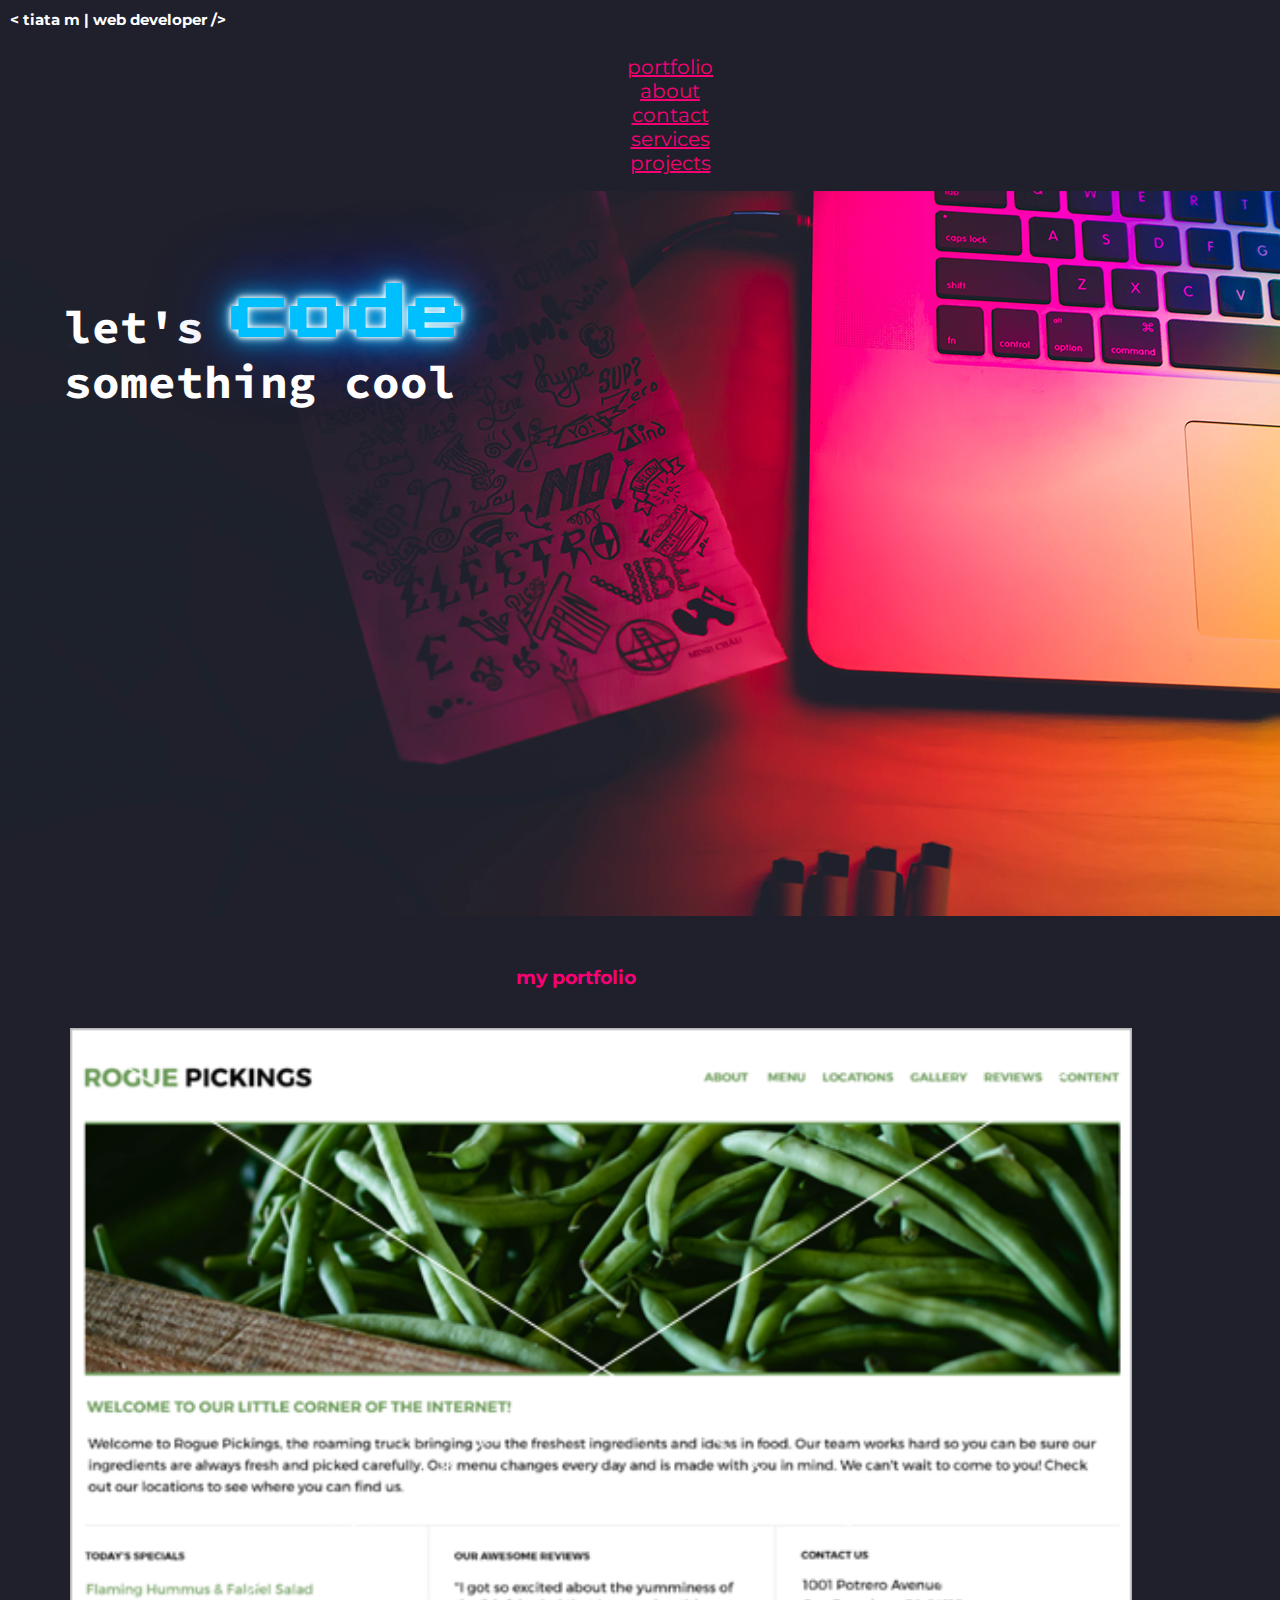
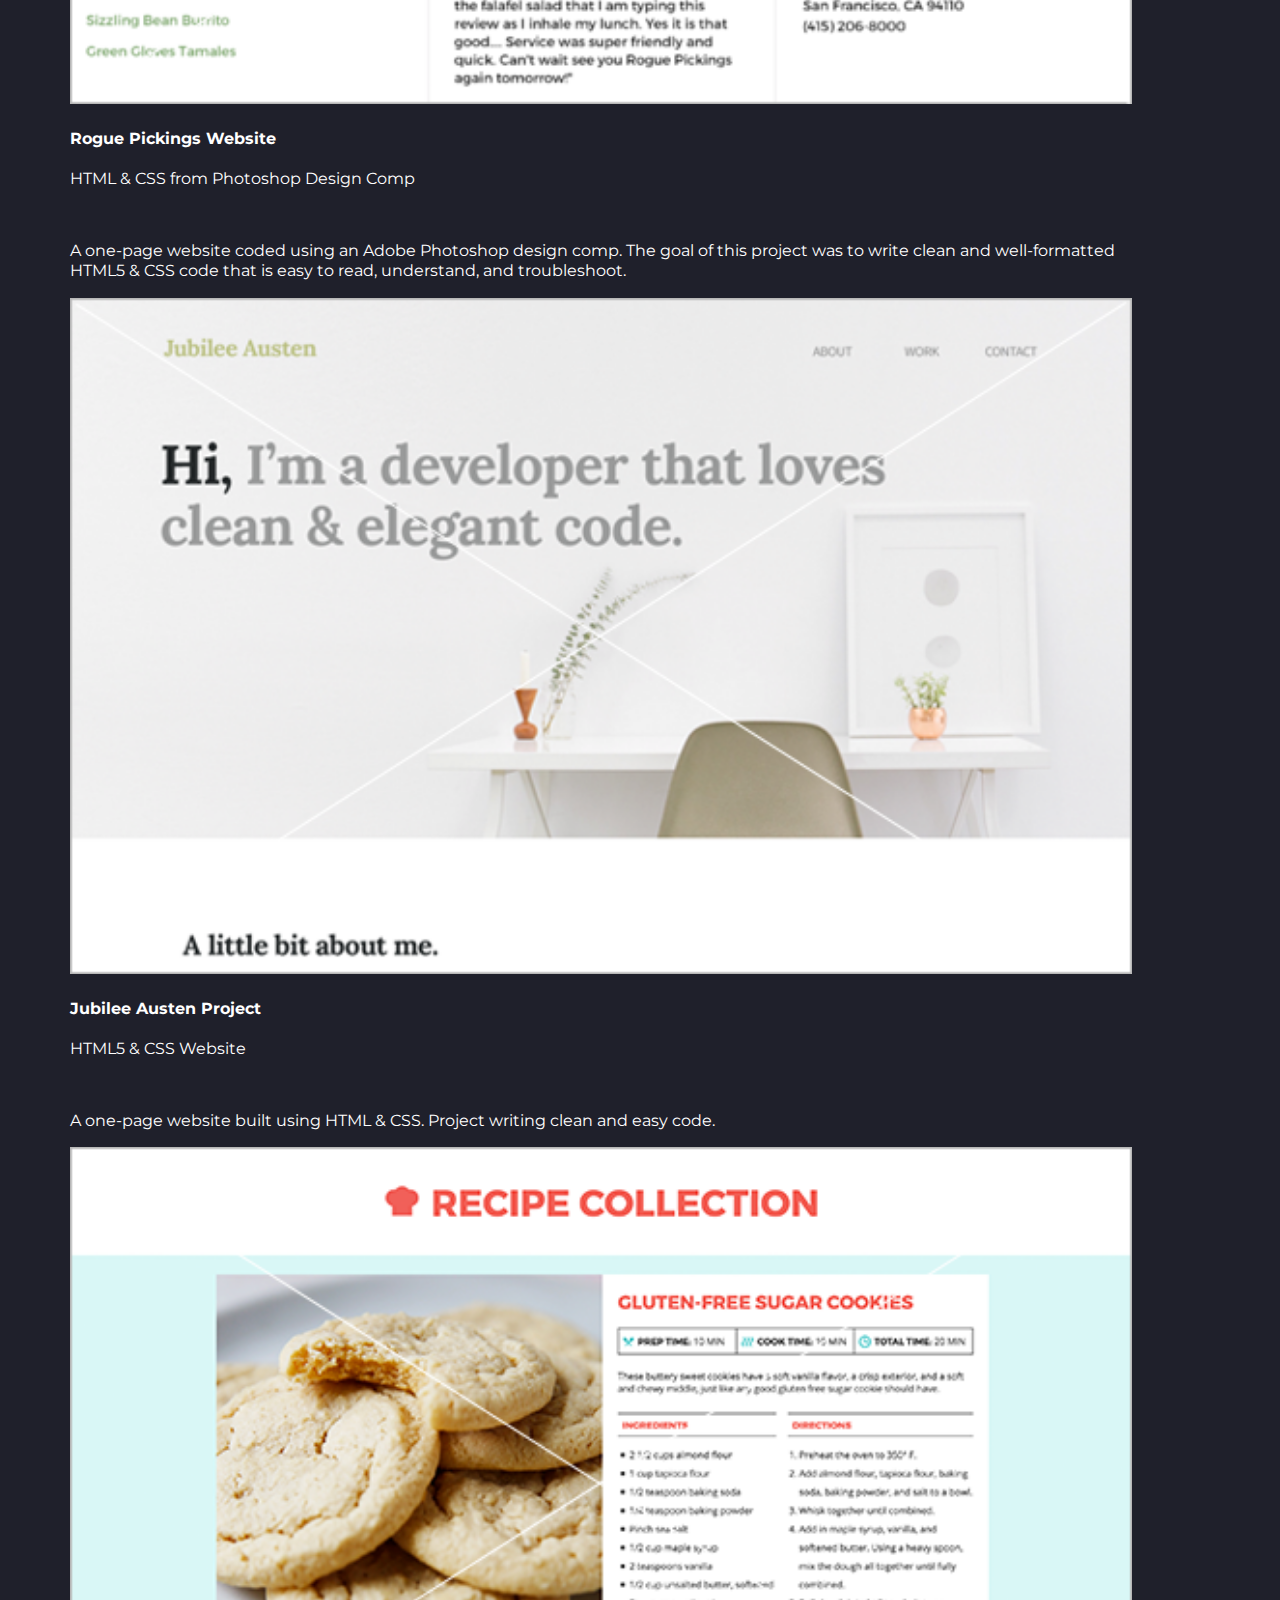
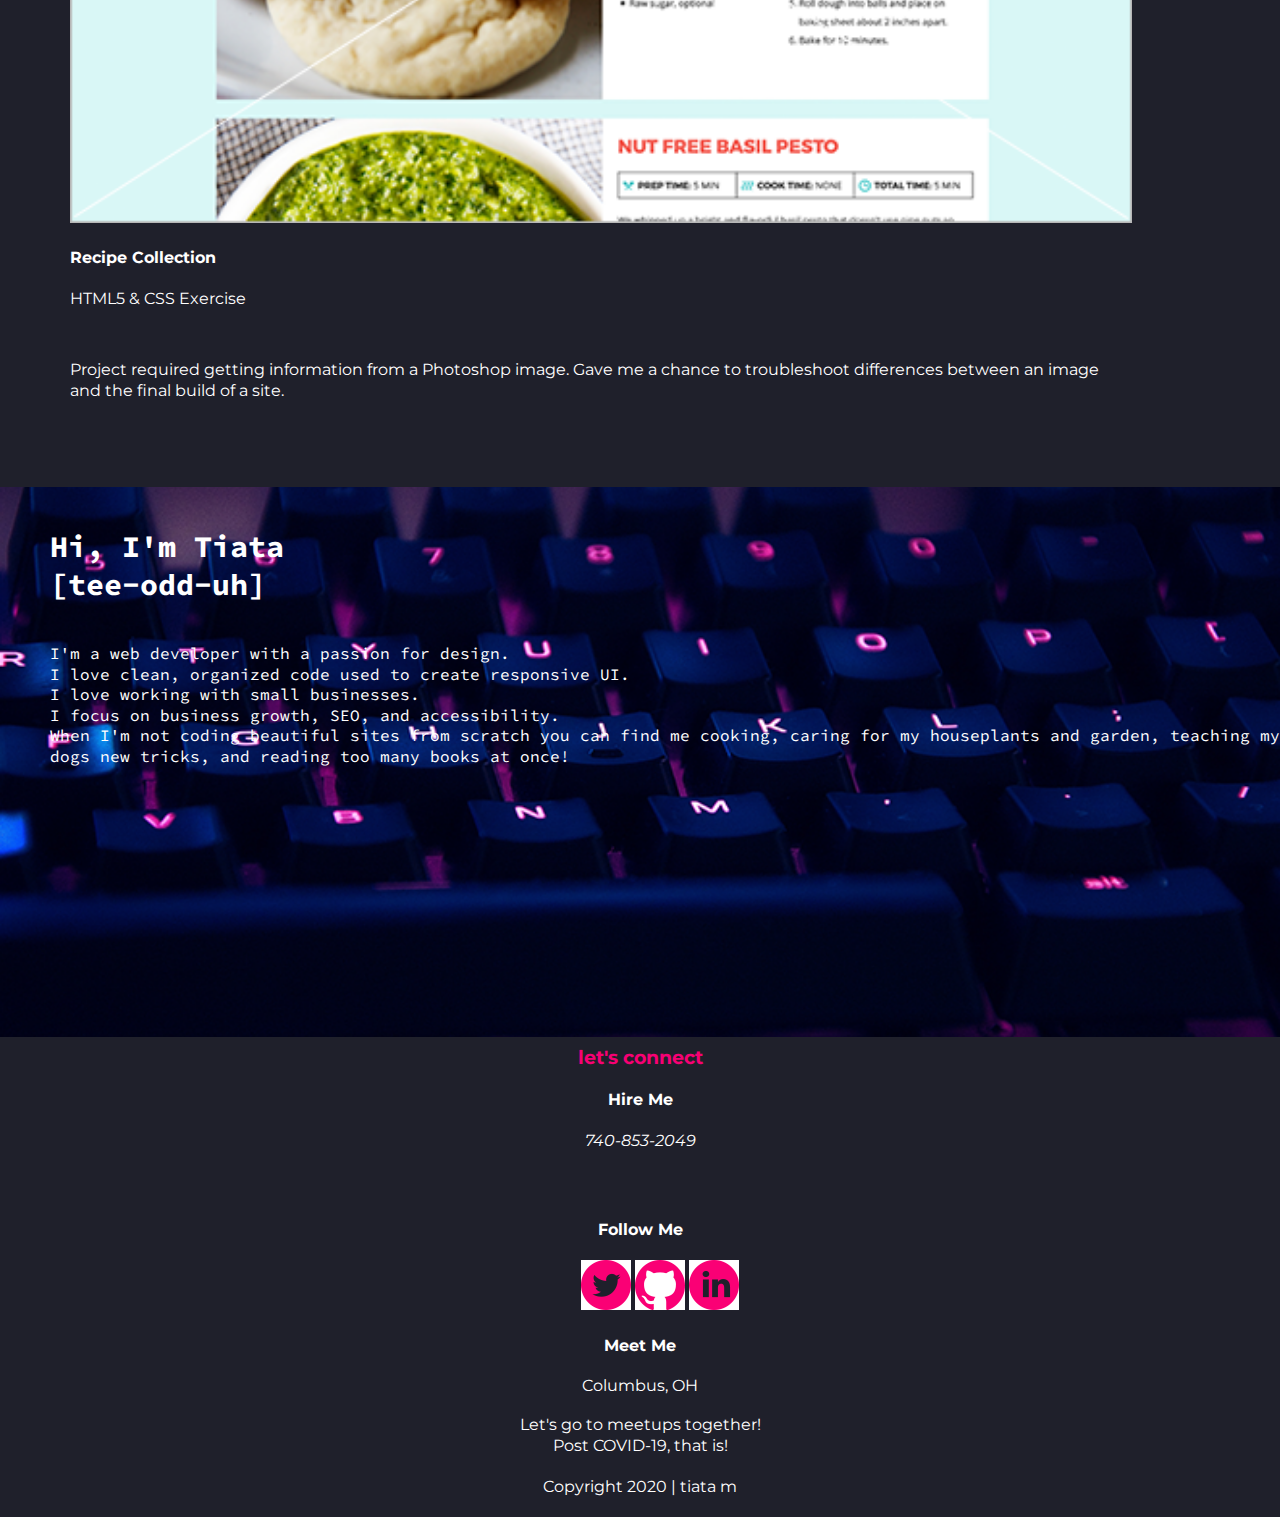
==== index.html @ 4b9a02a7 "Initial commit updated site" ====
<!doctype html>
<html lang="en">

    <meta charset="utf-8">
        <title>Tiata Codes</title>

        <meta name="viewport" content="width=device-width, initial-scale=1">

        <link href="https://fonts.googleapis.com/css2?family=Press+Start+2P&display=swap" rel="stylesheet">
        <link href="https://fonts.googleapis.com/css2?family=Source+Code+Pro:wght@600&display=swap" rel="stylesheet">
        <link href="https://fonts.googleapis.com/css2?family=Montserrat&display=swap" rel="stylesheet">
        <link rel="stylesheet" href="css/normalize.css">
        <link rel="stylesheet" href="css/main.css">
    </head>

    <body>
        <h1> &lt; tiata m | web developer /> </h1>
        <header>
            <div class=".content-wrapper">
                <!--- <div class="half-width">
                    
                </div> --->
                <!--<div class="half width">-->
                    <nav>
                        <ul>
                            <li><a href="#features">Portfolio</a></li>
                            <li><a href="#about">About</a></li>
                            <li><a href="#contact">Contact</a></li>
                            <li><a href="services/index.html">Services</a></li>
                            <li><a href="projects/index.html">Projects</a></li>
                        </ul>
                    </nav>
                <!--</div>-->
            </div>
        </header>
    

        <main>
            <section class="hero-area">
                <div class="content-wrapper">
                    <div>
                        <h2>let's <span class="neon">code</span> <br> 
                        something cool</h2>
                    </div>
                </div>
            </section>


            <section id="features" class="features">
                <div class="content-wrapper">
                    <h3>my portfolio</h3>
                        <div class="portfolio-items">
                             
                            <article>
                                <div class="portfolio-thumbnail">
                                    <img src="img/rogue-pickings-thumbnail.png" alt="rogue pickings">
                                </div>

                                <div class="portfolio-description">
                                    <h4>Rogue Pickings Website</h4>
                                    <p>HTML &amp; CSS from Photoshop Design Comp</p> <br>
                                    <p>A one-page website coded using an Adobe Photoshop design comp. The goal of this project was to write clean and well-formatted HTML5 &amp; CSS code that is easy to read, understand, and troubleshoot.</p>
                                </div>
                            </article>

                            <article>
                                <div class="portfolio-thumbnail">
                                    <img src="img/jubilee-thumbnail.png" alt="juilee austen">
                                </div>

                                <div class="portfolio-description">
                                    <h4>Jubilee Austen Project</h4>
                                    <p>HTML5 &amp; CSS Website</p><br>
                                    <p>A one-page website built using HTML &amp; CSS. Project writing clean and easy code.</p>
                                </div>
                            </article>

                            <article>
                                <div class="portfolio-thumbnail">
                                    <img src="img/recipe-thumbnail.png" alt="recipes">
                                </div>
                                <div class="portfolio-description">
                                    <h4>Recipe Collection</h4>
                                    <p>HTML5 &amp; CSS Exercise</p><br>
                                    <p>Project required getting information from a Photoshop image. Gave me a chance to troubleshoot differences between an image and the final build of a site.</p>
                                </div>
                            </article>

                        </div>

            </section>

            <section class="about" id="about">
                <div class=".content-wrapper">
                    <article>
                        <div>
                            <h4>Hi, I'm Tiata <br>
                                [tee-odd-uh]</h4>
                            <p>
                                I'm a web developer with a passion for design. <br> 
                                I love clean, organized code used to create responsive UI.<br>
                                I love working with small businesses. <br>
                                I focus on business growth, SEO, and accessibility. <br>
                                When I'm not coding beautiful sites from scratch you can find me cooking, caring for my houseplants and garden, teaching my dogs new tricks, and reading too many books at once! <br> 
                            </p>
                        </div>
                    </article>

                </div>
            </section>
            
            <footer id="contact">
                <div class="content-wrapper">
                    <h3>let's connect</h3>
                    <div class="contact">
                        <h4>Hire Me</h4>
                        <address>               
                            <p>740-853-2049</p><br>
                            <p><a href="mailto:tiataclaymore@gmail.com"></a></p>
                        </address>
                    </div>
                    <div class="social">
                        <h4>Follow Me</h4>
                            <div class="social-icons">
                                <ul>
                                    <li><a href="www.twitter.com" target="_BLANK"><img src="img/Twitter.png" alt="twitter icon"></a></li>
                                    <li><a href="www.github.com/devtiata" target="_BLANK"><img src="img/github.png" alt="github icon"></a></li>
                                    <li><a href="www.linkedin.com/in/devtiata.com" target="_BLANK"><img src="img/LinkedIn.png" alt="linkedin icon"></a></li>
                                </ul>
                            </div>
                    </div>
                    <div class="meetup">
                        <h4>Meet Me</h4>
                        <p>Columbus, OH</p><br>
                        <p>Let's go to meetups together! <br> 
                            Post COVID-19, that is!</p>
                    </div>

                    <div class="copyright">
                        <p>Copyright 2020 | tiata m</p>
                    </div>

                </div>
            </footer>

        </main>
    </body>
</html>
---- css/main.css ----
/****** BASE STYLES ******/

html {
    font-size: 16px;
}
/*#container {
    width: 1400px;
    margin: auto;
 }*/
 
body {
    font-family: 'Montserrat', sans serif; 
    background-color: #1f202b; 
    color: #ffffff;
    font-size: 1em;
    text-align: left;
}

ul,
ol {
    list-style-type: none;
}

a{
    color:  
    text-decoration: none;
}

h1 {
    font-size: 15px;
    margin-left: 10px;
}

h2{
    font-family: ;
    font-size: ;
    font-weight: ;
}

h3,
h4 {
    font-family: ;
    font-size: ;
    font-weight: ;
    margin: ;
}

p{
    font-size: ;
    line-height: 1.285;
}

img {
    width: 100%;
}

figure {
    margin: 0;
}

address {
    font-size: normal;
}

.content-wrapper {
    width: 90%;
    margin: 50px 0;
}

/****** GRID ******/

/*.full-width {
    width: 1200px;
    margin: 0 auto;
    overflow: auto;
}*/

/*- ".full-width" to ".content-wrapper" -*/

.half-width {
    width: 600px;
    float: left;
}

/*.third-width {
    width: 400px;
    float: left;
}*/

/*--- BASE HEADER-FOOTER STYLES ---*/
header,
footer {
    background-color: #1f202b;
    display: flex;
    justify-content: center;
    align-items: center;
    flex-flow: row wrap;
}

/*header{
    background-image: url('../img/hero-background.png');
    background-size: cover;
    background-position: center;
    height: 725px;
    margin-top: auto;
    width: 100%;
    padding: 15px 0;
}*/

header .content-wrapper {
    display: flex;
    justify-content: center;
    align-items: center;
    flex-flow: row wrap;
    margin: 0;
}

/*header h2{
    font-family: 'Source Code Pro', monospace;
    font-size: 46px;
    margin-top: 275px;
}

header h2 span{
    color: #f70074;
    font-family: 'Press Start 2p', cursive;
    font-size: 2em;
}*/


/***** NAV STYLES *****/

header nav{
    display: flex;
    justify-content: space-around;
    align-items: center;
    flex-flow: row wrap;
    text-transform: lowercase;
    text-decoration: none;
    width: 60%;
}

header nav ul li{
    display: flex;
    margin-left: 10px;
    justify-content: space-around;
    width: 100%;
}

header nav ul li a {
    color: #f70074;
    font-size: 20px; 
}

h3{
    color: #f70074;
}

footer {
    text-align: center;
    flex-direction: column;
  }
  
footer p {
    margin: 0;
  }
  
footer .content-wrapper{
    width: 55%;
    margin: 50px 0;
  }
  
footer .contact {
    margin-bottom: 50px;
  }

footer .copyright {
    margin: 20px 0;
  }

/*--- HERO---*/

.hero-area {
    display: flex;
    justify-content: center;
    flex-flow: row wrap;
    background-image: url('../img/hero-background.png');
    background-size: cover;
    background-position: center;
    min-height: 500px;
    height: 725px;
    margin-top: auto;
    width: 100%;
  }
  
.hero-area h2 {
    font-size: 2.875em;
    font-family: 'Source Code Pro', monospace;
    /*font-weight:500;*/
    line-height:1.2;
  }

.hero-area h2 span {
      color: #00bfff;
      font-family: 'Press Start 2p', cursive;
      font-size: 1.275em;
  }

.neon {
    color: #00bfff;
    text-shadow:0 0 5px #fff,
                0 0 10px #fff,
                0 0 20px #0bf,
                0 0 40px #0bf,
                0 0 80px #00f;
}

/***** PORTFOLIO STYLES *****/

.portfolio-items {
    margin-left: 50px;
    padding: 20px;
}

.content-wrapper h3{
    text-align: center;
}

/***** ABOUT STYLES *****/

#about {
    background-image: url('../img/mysitekeyboard-background2.png');
    background-size: cover;
    background-position: center;
    display: flex;
    justify-content: center;
    height: 550px;
}

#about h4{
    font-family: 'Source Code Pro', monospace;
    font-size: 30px;
    padding-left: 50px;
}
#about p{
    font-family: 'Source Code Pro', monospace;
    padding-left: 50px;
}

/***** CONTACT STYLES *****/

#contact{
    height: 250px;
    background: #1f202b;
    margin-top: 110px;
    text-align: center;
    display: flex;
    justify-content: center;
    align-items: center;
}

#contact h3{
    text-align: center;
}
#contact ul {
    list-style: none;
}

#contact ul li {
     display: inline-flex;
}

#contact h5 {
    text-align: center;
}
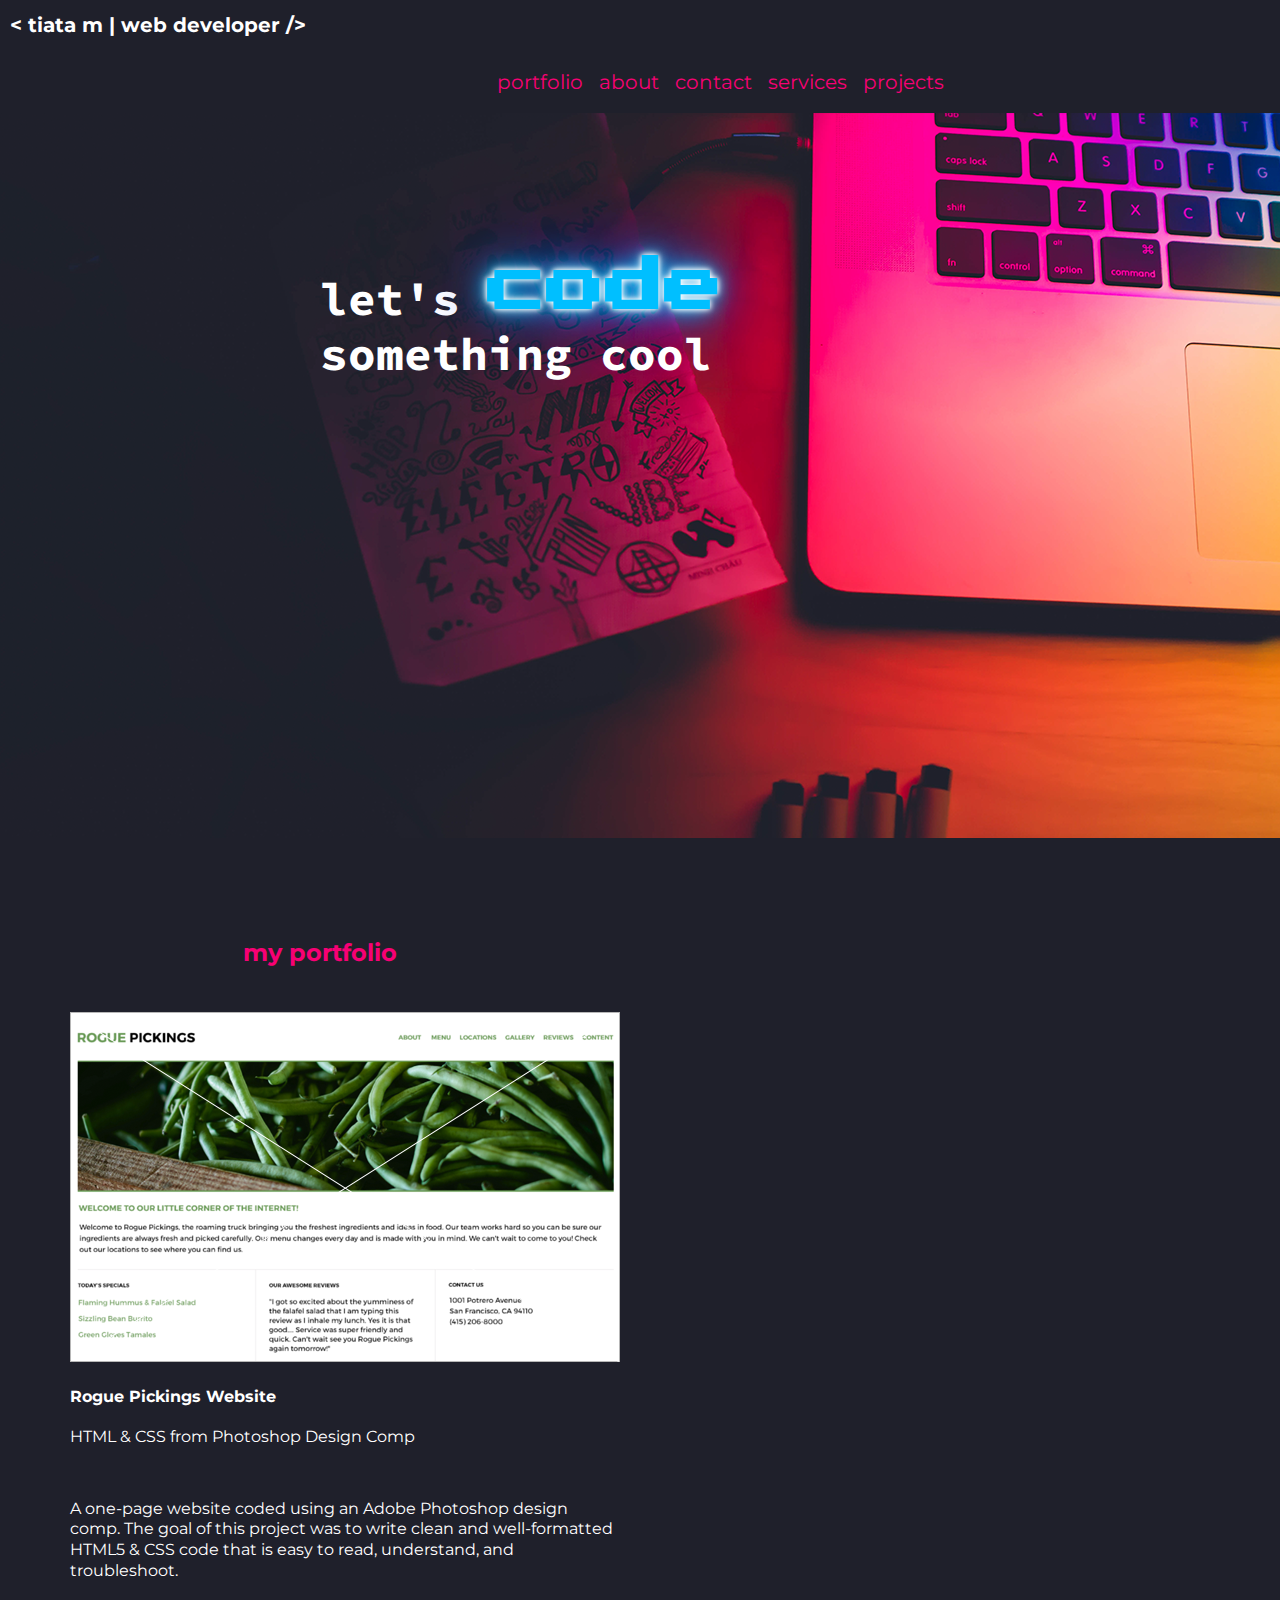
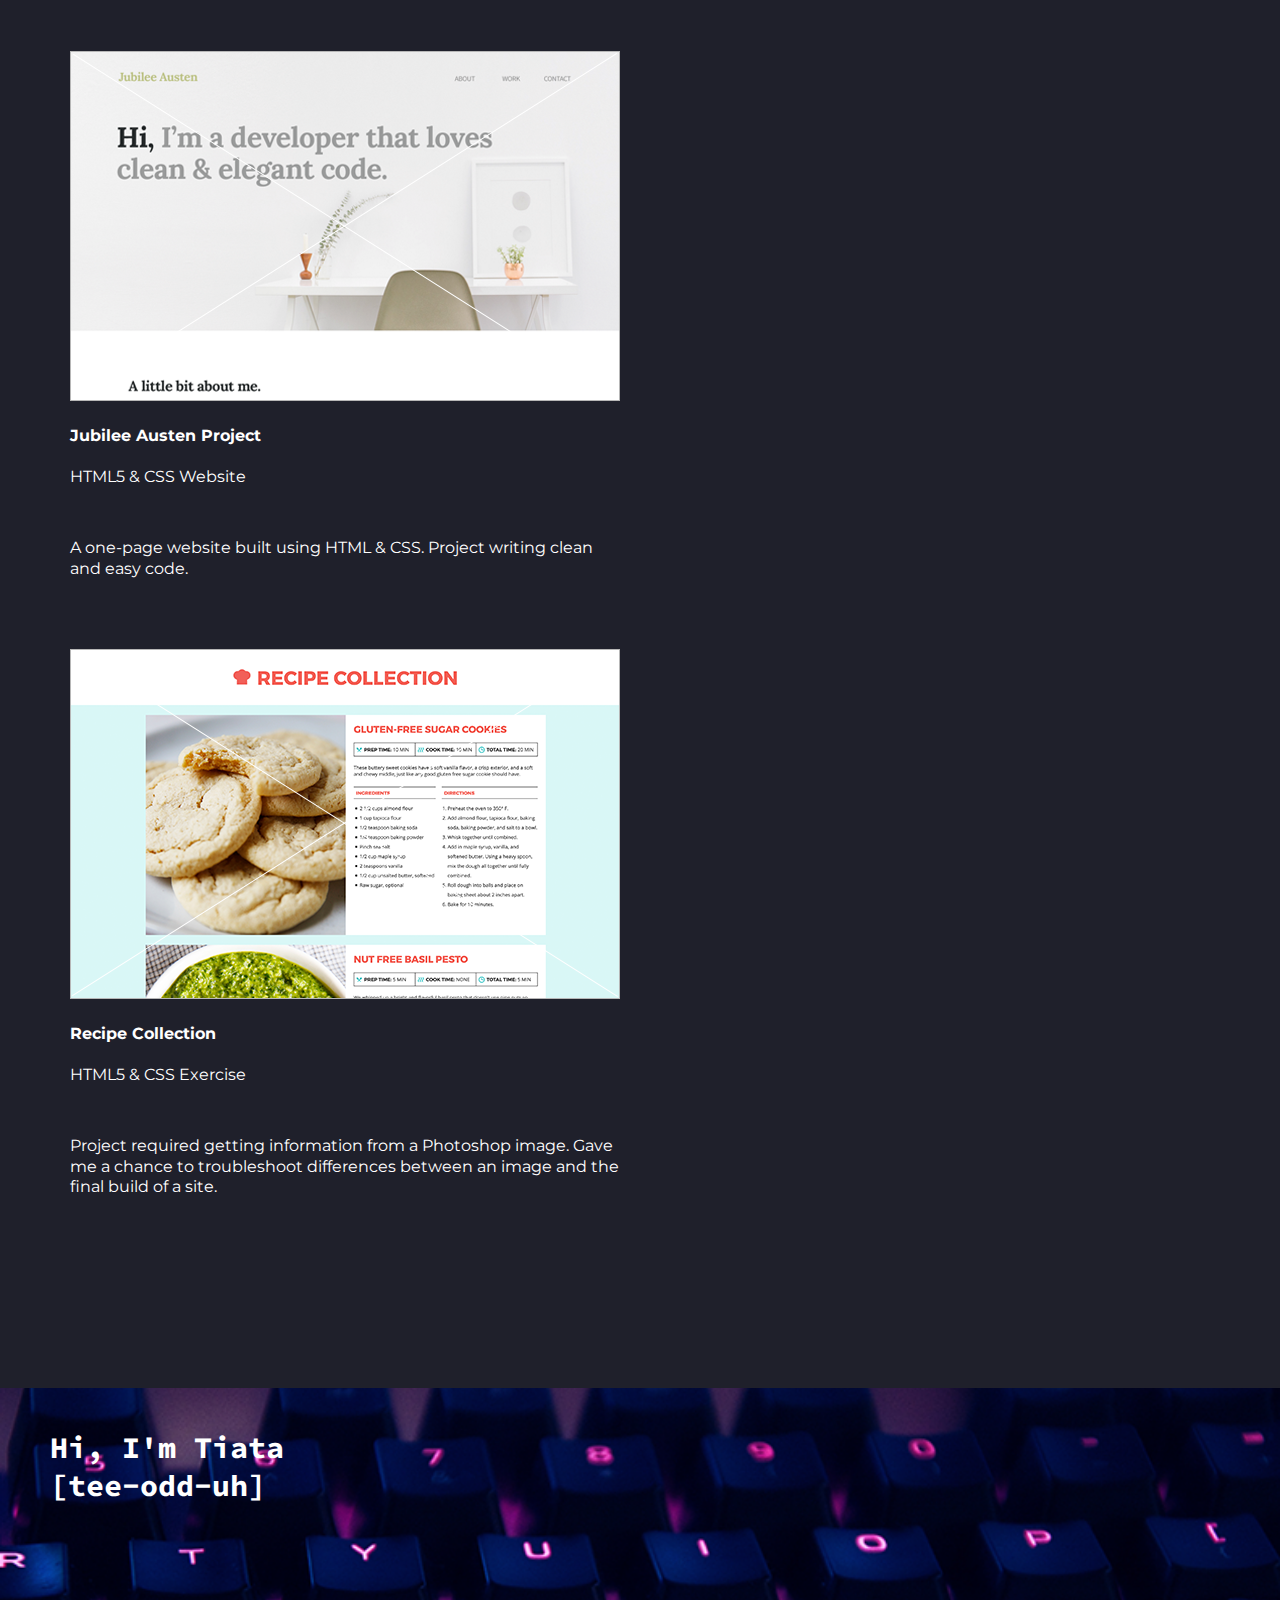
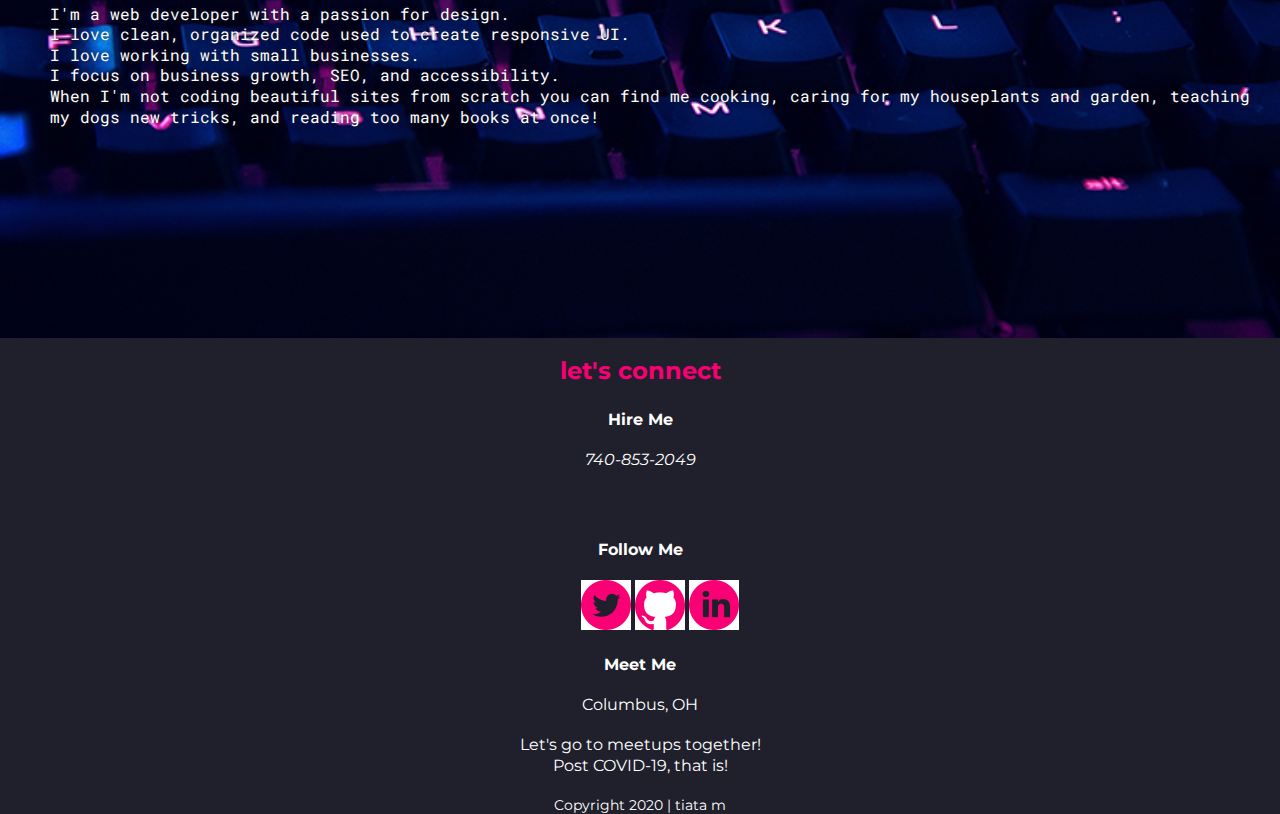
==== commit 57c298a3: "Added projects and services files and modified css main styles" ====
--- a/index.html
+++ b/index.html
@@ -5,7 +5,7 @@
         <title>Tiata Codes</title>
 
         <meta name="viewport" content="width=device-width, initial-scale=1">
-
+        <link href="https://fonts.googleapis.com/css2?family=Roboto+Mono&display=swap" rel="stylesheet">
         <link href="https://fonts.googleapis.com/css2?family=Press+Start+2P&display=swap" rel="stylesheet">
         <link href="https://fonts.googleapis.com/css2?family=Source+Code+Pro:wght@600&display=swap" rel="stylesheet">
         <link href="https://fonts.googleapis.com/css2?family=Montserrat&display=swap" rel="stylesheet">
@@ -17,10 +17,6 @@
         <h1> &lt; tiata m | web developer /> </h1>
         <header>
             <div class=".content-wrapper">
-                <!--- <div class="half-width">
-                    
-                </div> --->
-                <!--<div class="half width">-->
                     <nav>
                         <ul>
                             <li><a href="#features">Portfolio</a></li>
@@ -30,7 +26,6 @@
                             <li><a href="projects/index.html">Projects</a></li>
                         </ul>
                     </nav>
-                <!--</div>-->
             </div>
         </header>
     
@@ -96,7 +91,7 @@
                         <div>
                             <h4>Hi, I'm Tiata <br>
                                 [tee-odd-uh]</h4>
-                            <p>
+                            <p class="shadow">
                                 I'm a web developer with a passion for design. <br> 
                                 I love clean, organized code used to create responsive UI.<br>
                                 I love working with small businesses. <br>
--- a/css/main.css
+++ b/css/main.css
@@ -3,10 +3,6 @@
 html {
     font-size: 16px;
 }
-/*#container {
-    width: 1400px;
-    margin: auto;
- }*/
  
 body {
     font-family: 'Montserrat', sans serif; 
@@ -21,32 +17,16 @@
     list-style-type: none;
 }
 
-a{
-    color:  
+a{ 
     text-decoration: none;
 }
 
 h1 {
-    font-size: 15px;
+    font-size: 20px;
     margin-left: 10px;
 }
 
-h2{
-    font-family: ;
-    font-size: ;
-    font-weight: ;
-}
-
-h3,
-h4 {
-    font-family: ;
-    font-size: ;
-    font-weight: ;
-    margin: ;
-}
-
 p{
-    font-size: ;
     line-height: 1.285;
 }
 
@@ -97,16 +77,6 @@
     flex-flow: row wrap;
 }
 
-/*header{
-    background-image: url('../img/hero-background.png');
-    background-size: cover;
-    background-position: center;
-    height: 725px;
-    margin-top: auto;
-    width: 100%;
-    padding: 15px 0;
-}*/
-
 header .content-wrapper {
     display: flex;
     justify-content: center;
@@ -115,19 +85,6 @@
     margin: 0;
 }
 
-/*header h2{
-    font-family: 'Source Code Pro', monospace;
-    font-size: 46px;
-    margin-top: 275px;
-}
-
-header h2 span{
-    color: #f70074;
-    font-family: 'Press Start 2p', cursive;
-    font-size: 2em;
-}*/
-
-
 /***** NAV STYLES *****/
 
 header nav{
@@ -136,7 +93,6 @@
     align-items: center;
     flex-flow: row wrap;
     text-transform: lowercase;
-    text-decoration: none;
     width: 60%;
 }
 
@@ -149,7 +105,8 @@
 
 header nav ul li a {
     color: #f70074;
-    font-size: 20px; 
+    font-size: 20px;
+    text-decoration: none; 
 }
 
 h3{
@@ -175,7 +132,9 @@
   }
 
 footer .copyright {
-    margin: 20px 0;
+    margin-top: 20px;
+    text-align: center;
+    font-size: 0.875em;
   }
 
 /*--- HERO---*/
@@ -196,7 +155,6 @@
 .hero-area h2 {
     font-size: 2.875em;
     font-family: 'Source Code Pro', monospace;
-    /*font-weight:500;*/
     line-height:1.2;
   }
 
@@ -226,6 +184,10 @@
     text-align: center;
 }
 
+.portfolio-description {
+    margin-bottom: 70px;
+}
+
 /***** ABOUT STYLES *****/
 
 #about {
@@ -243,8 +205,15 @@
     padding-left: 50px;
 }
 #about p{
-    font-family: 'Source Code Pro', monospace;
+    font-family: 'Roboto Mono', monospace;
+    margin-top: 100px;
     padding-left: 50px;
+    padding-right: 15px;
+}
+
+.shadow {
+    color: #fff;
+    text-shadow: 0 0 5px #1f202b;
 }
 
 /***** CONTACT STYLES *****/
@@ -274,4 +243,52 @@
     text-align: center;
 }
 
-
+/*--- SERVICES PAGE STYLES ---*/
+
+
+
+
+/*--- TABLET STYLES ---*/
+@media only screen and (min-width: 768px) {
+
+/*--- GENERAL STYLES ---*/
+
+.content-wrapper {
+    max-width: 640px;
+    margin: 100px 0;
+}
+
+h2 {
+    font-size: 2.25em;
+    line-height: 1.333;
+}
+
+h3 {
+    font-size: 1.5em;
+    line-height: 1.25;
+}
+
+/*--- HEADER STYLES ---*/
+
+header {
+    justify-content: space-around;
+  }
+
+  header .content-wrapper{
+    width: 100%;
+    justify-content: space-between;
+  }
+
+  header nav ul {
+    display: flex;
+    justify-content: space-between;
+    align-items: right;
+    flex-flow: row;
+    width: 50%;
+  }
+
+  header nav ul li a {
+    text-decoration: none;
+    margin: 3px;
+  }
+}
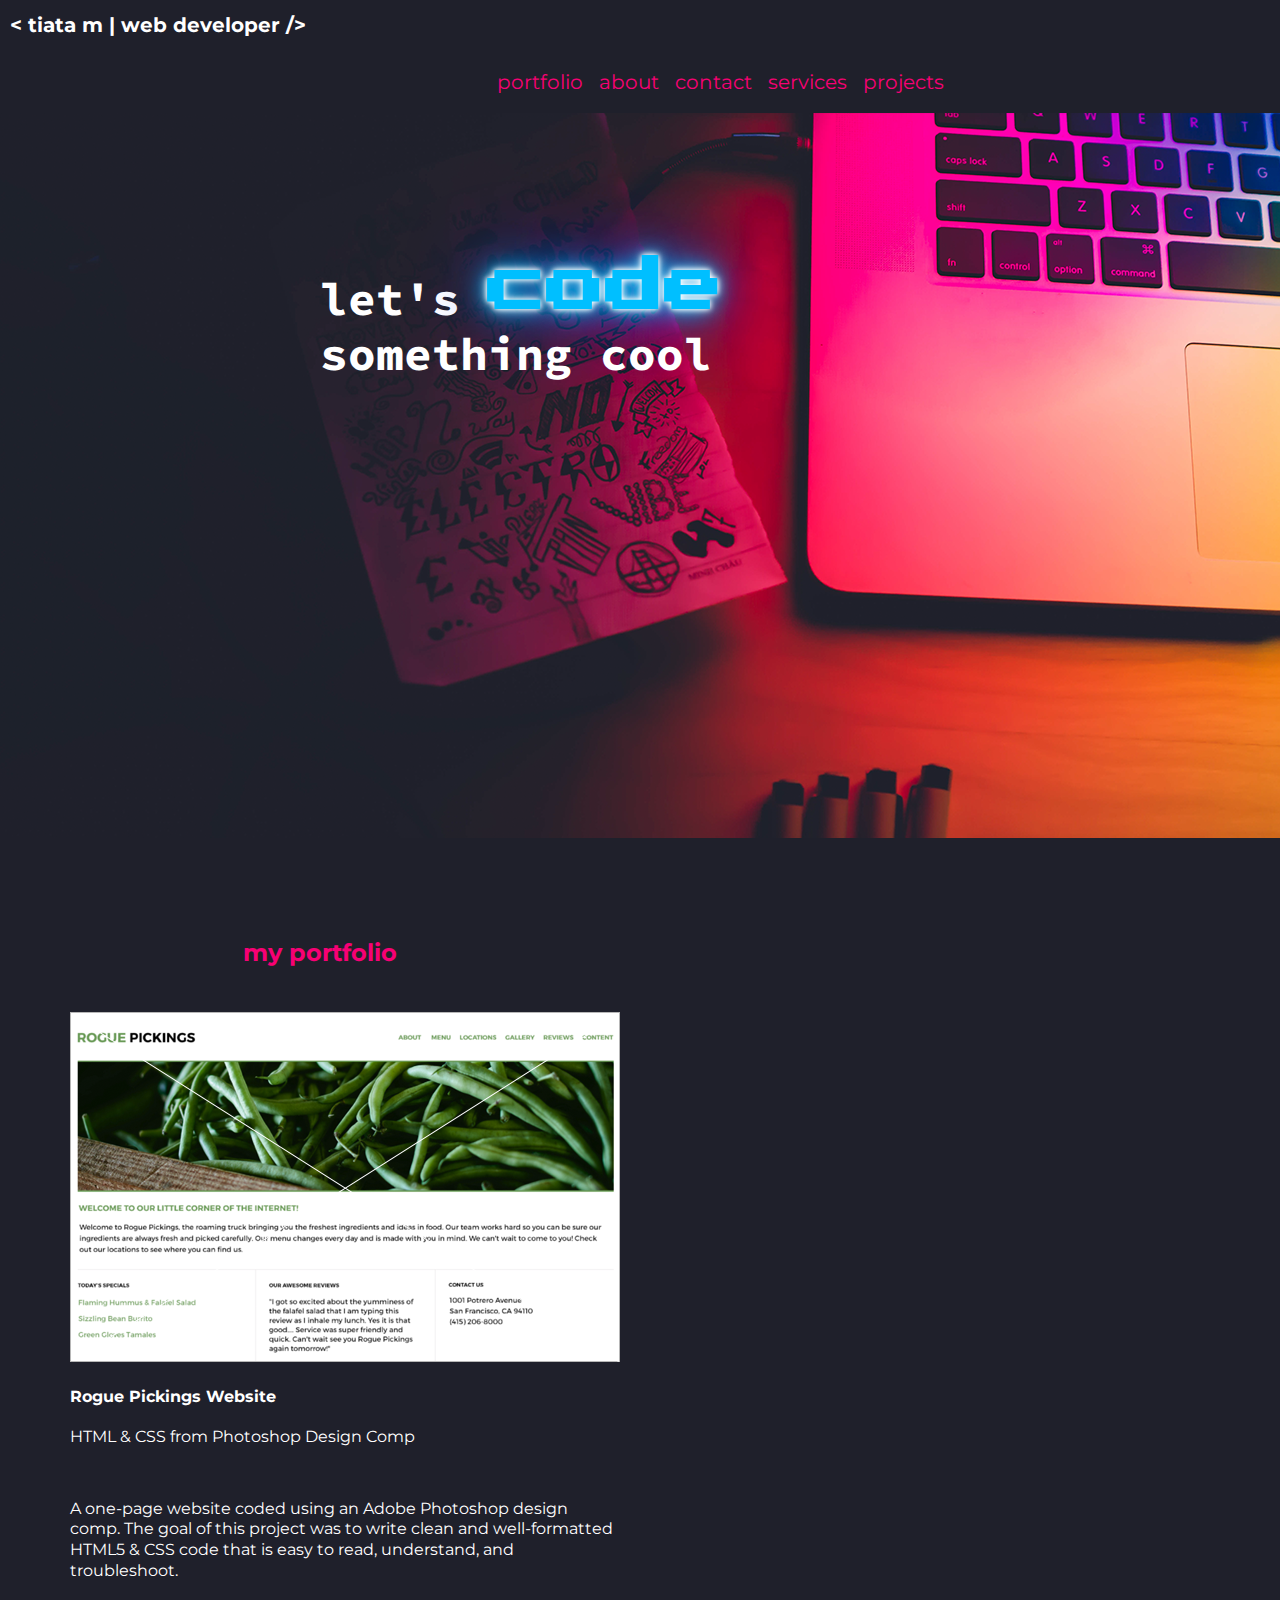
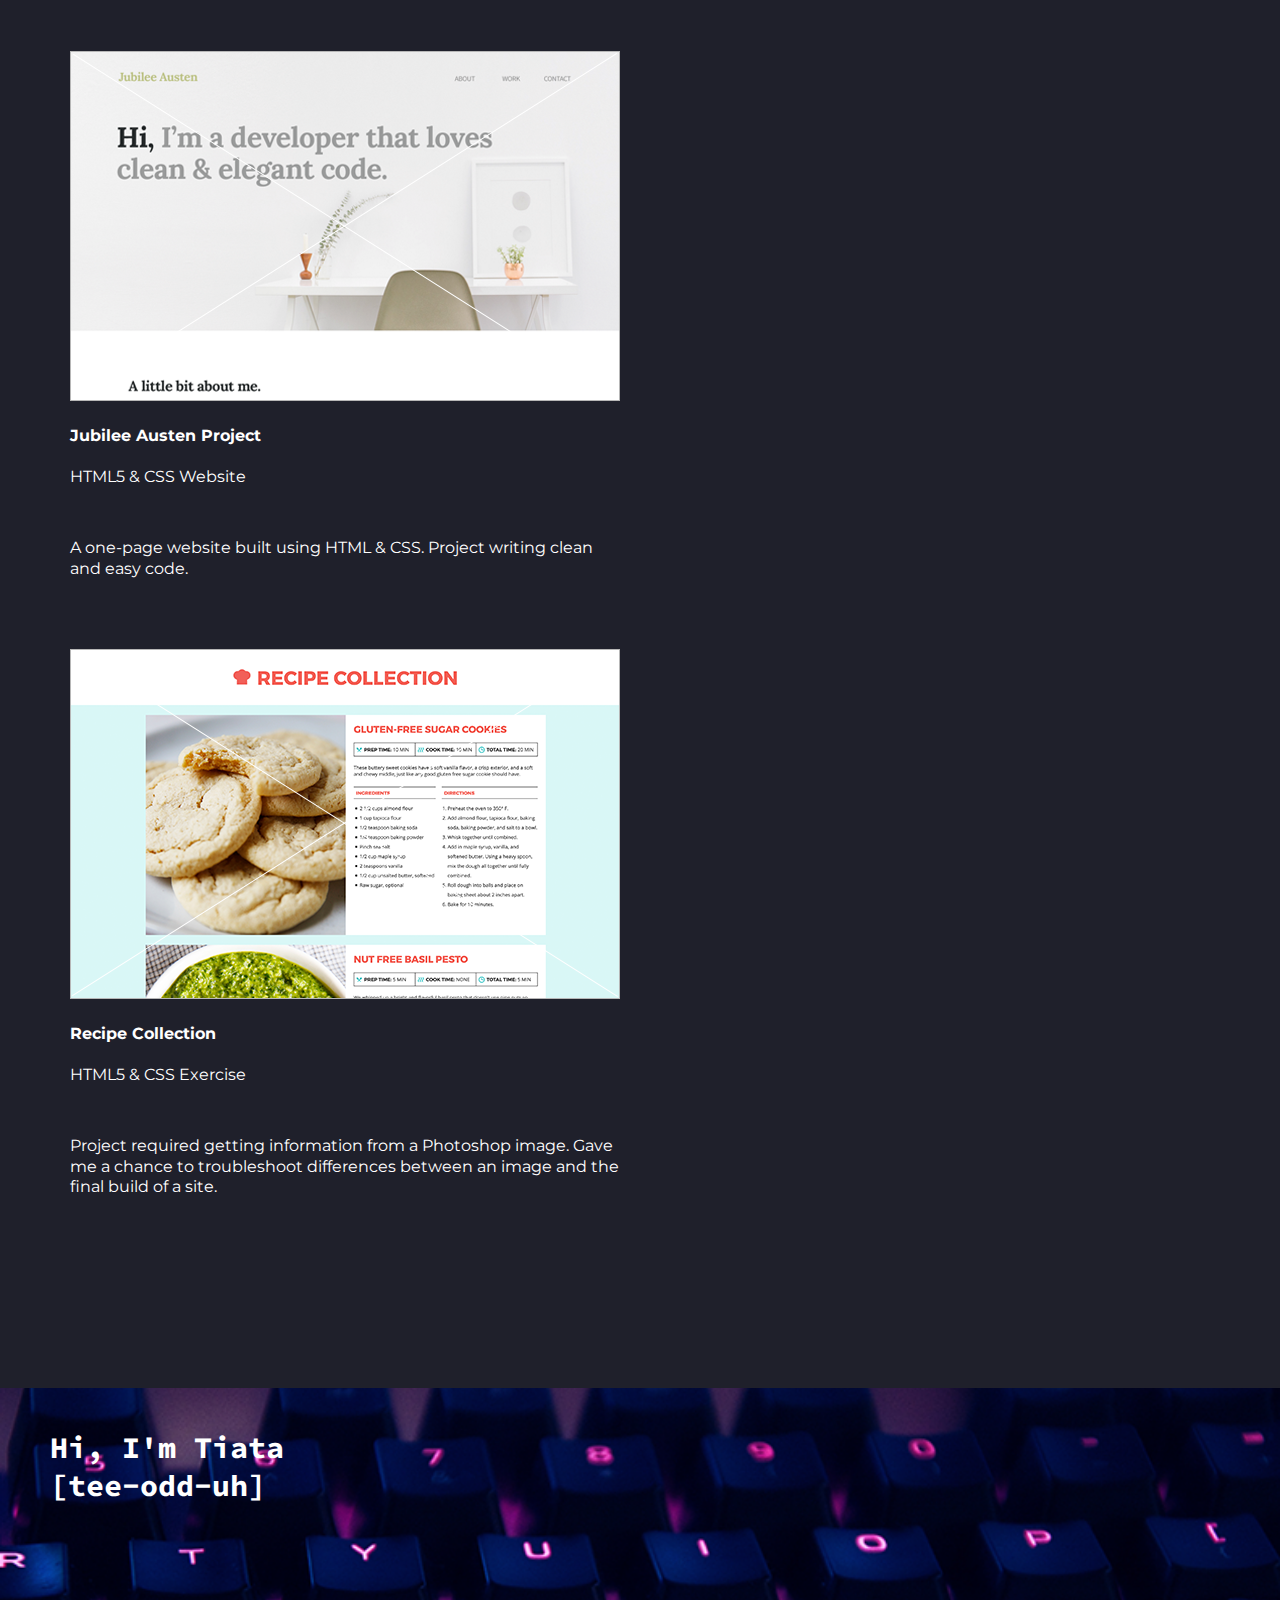
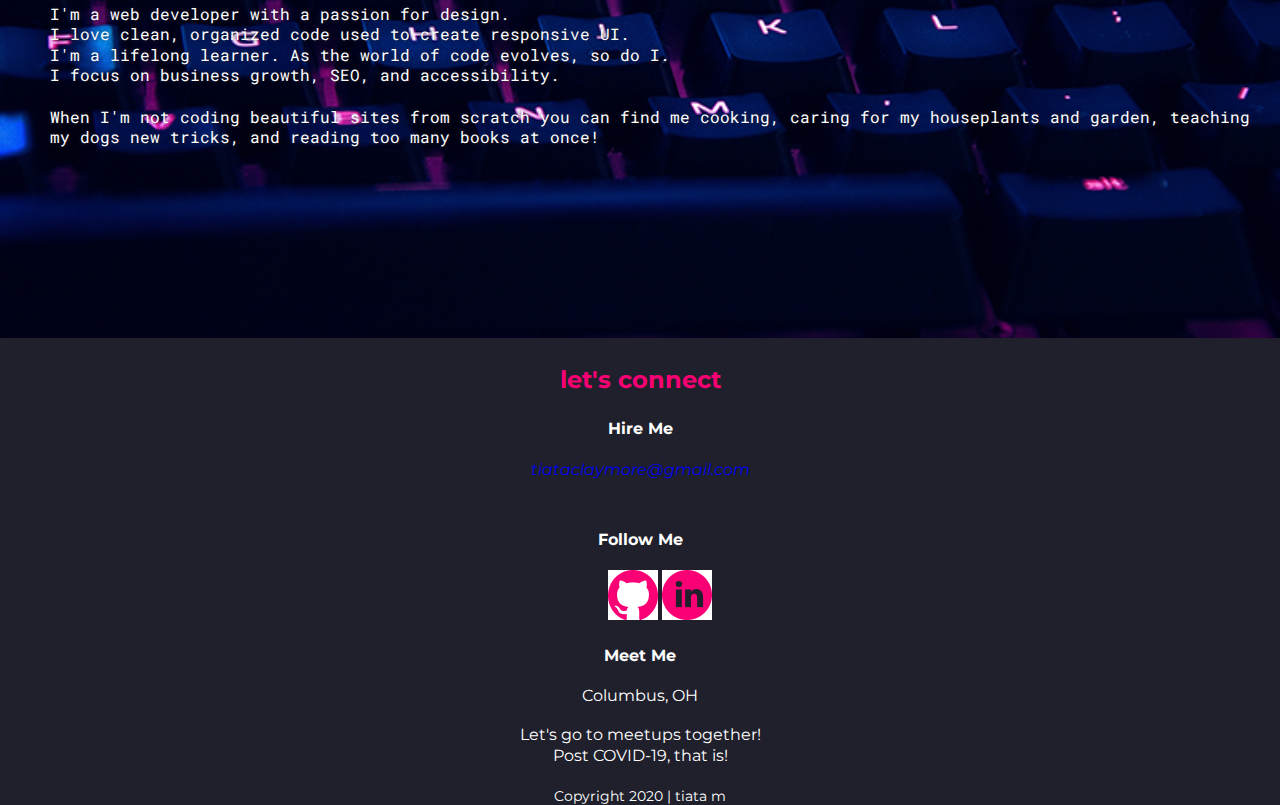
==== commit 30702b09: "Updated services page with html content and some css styles" ====
--- a/index.html
+++ b/index.html
@@ -94,8 +94,9 @@
                             <p class="shadow">
                                 I'm a web developer with a passion for design. <br> 
                                 I love clean, organized code used to create responsive UI.<br>
-                                I love working with small businesses. <br>
+                                I'm a lifelong learner. As the world of code evolves, so do I. <br>
                                 I focus on business growth, SEO, and accessibility. <br>
+                                <br>
                                 When I'm not coding beautiful sites from scratch you can find me cooking, caring for my houseplants and garden, teaching my dogs new tricks, and reading too many books at once! <br> 
                             </p>
                         </div>
@@ -109,16 +110,15 @@
                     <h3>let's connect</h3>
                     <div class="contact">
                         <h4>Hire Me</h4>
-                        <address>               
-                            <p>740-853-2049</p><br>
-                            <p><a href="mailto:tiataclaymore@gmail.com"></a></p>
+                        <address>
+                            <p><a href="mailto:tiataclaymore@gmail.com">tiataclaymore@gmail.com</a></p>
                         </address>
                     </div>
                     <div class="social">
                         <h4>Follow Me</h4>
                             <div class="social-icons">
                                 <ul>
-                                    <li><a href="www.twitter.com" target="_BLANK"><img src="img/Twitter.png" alt="twitter icon"></a></li>
+                                    <!-- <li><a href="www.twitter.com" target="_BLANK"><img src="img/Twitter.png" alt="twitter icon"></a></li> -->
                                     <li><a href="www.github.com/devtiata" target="_BLANK"><img src="img/github.png" alt="github icon"></a></li>
                                     <li><a href="www.linkedin.com/in/devtiata.com" target="_BLANK"><img src="img/LinkedIn.png" alt="linkedin icon"></a></li>
                                 </ul>
--- a/css/main.css
+++ b/css/main.css
@@ -237,6 +237,9 @@
 
 #contact ul li {
      display: inline-flex;
+     justify-content: center;
+     align-items: center;
+
 }
 
 #contact h5 {
@@ -245,8 +248,60 @@
 
 /*--- SERVICES PAGE STYLES ---*/
 
-
-
+#services h2 span {
+    font-size: 1em;
+    text-align: left;
+}
+
+.services .content-wrapper {
+    display: flex;
+    justify-content: space-between;
+}
+
+.services h2,
+.services h3 {
+    text-align: center;
+    padding: 10px 40px 10px 40px;
+}
+.services .service-packages h3 {
+    font-size: 1.75em;
+}
+.service-packages article {
+    display: flex;
+    justify-content: center;
+    align-items: center;
+    flex-flow: column;
+    margin-bottom: 25px;
+    padding:0 10px 0 50px;
+}
+
+.service-packages article h4 {
+    font-size: 1.3em;
+}
+
+.service-packages article .package-description {
+    justify-content: center;
+}
+
+.package-details {
+    text-align: center;
+    font-size: 1em;
+}
+
+.package-details h3 {
+    font-size: 1.75em;
+}
+
+.package-details-description article {
+    display: flex;
+    justify-content: center;
+    align-items: center;
+    flex-flow: column;
+}
+
+.package-details-description article h4 {
+    font-size: 1.2em; 
+}
 
 /*--- TABLET STYLES ---*/
 @media only screen and (min-width: 768px) {
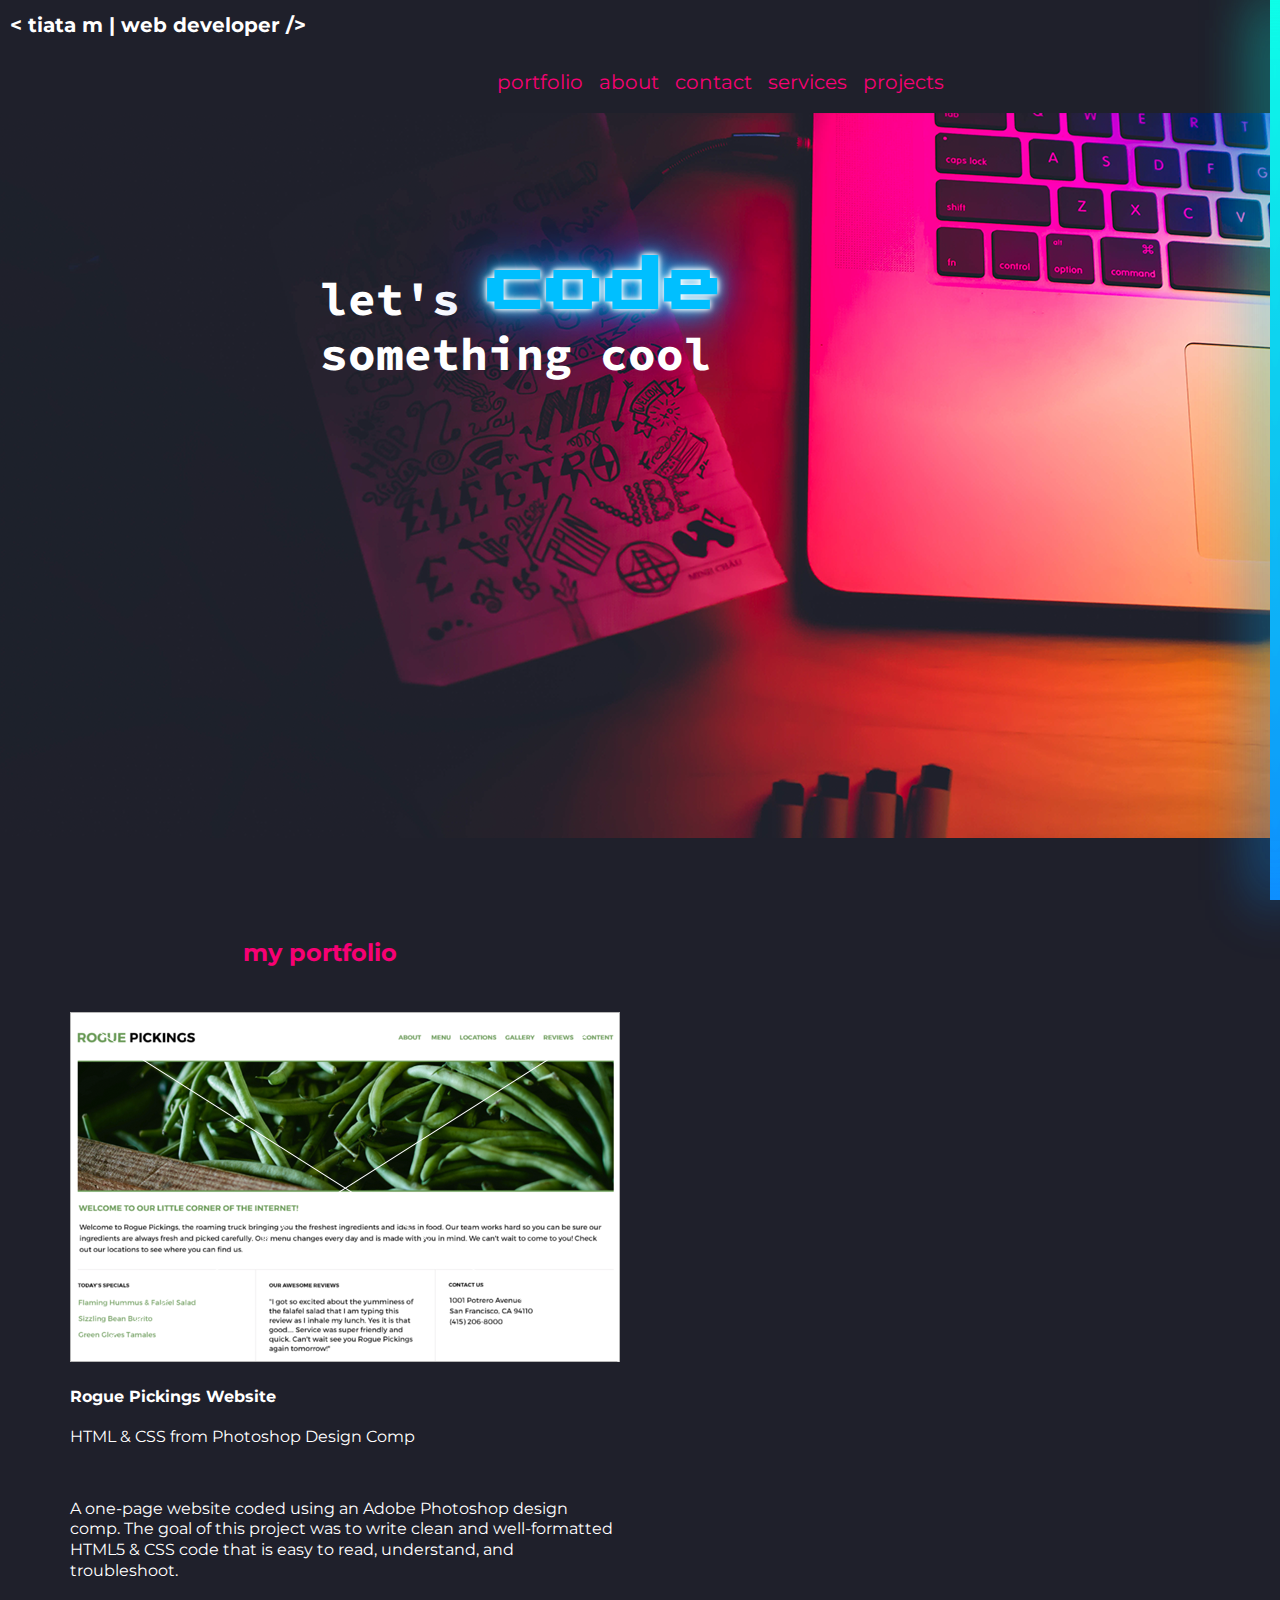
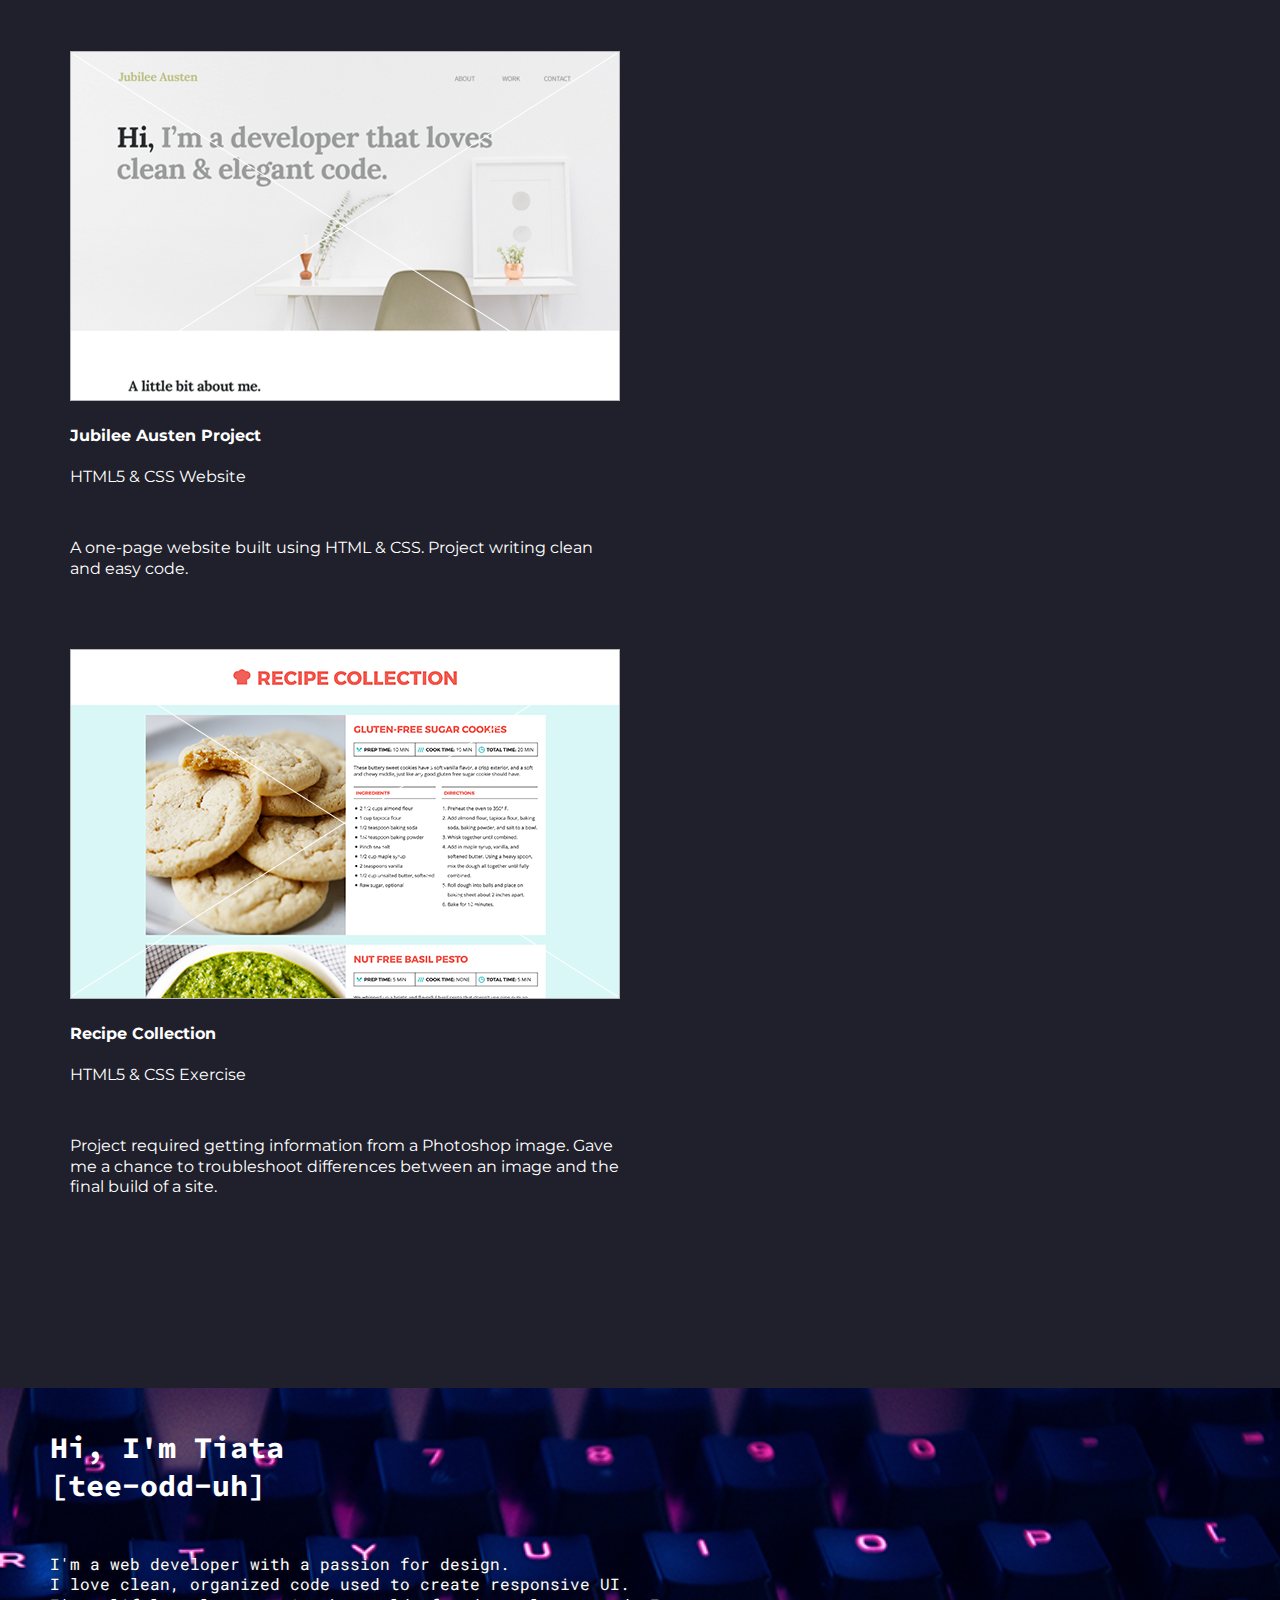
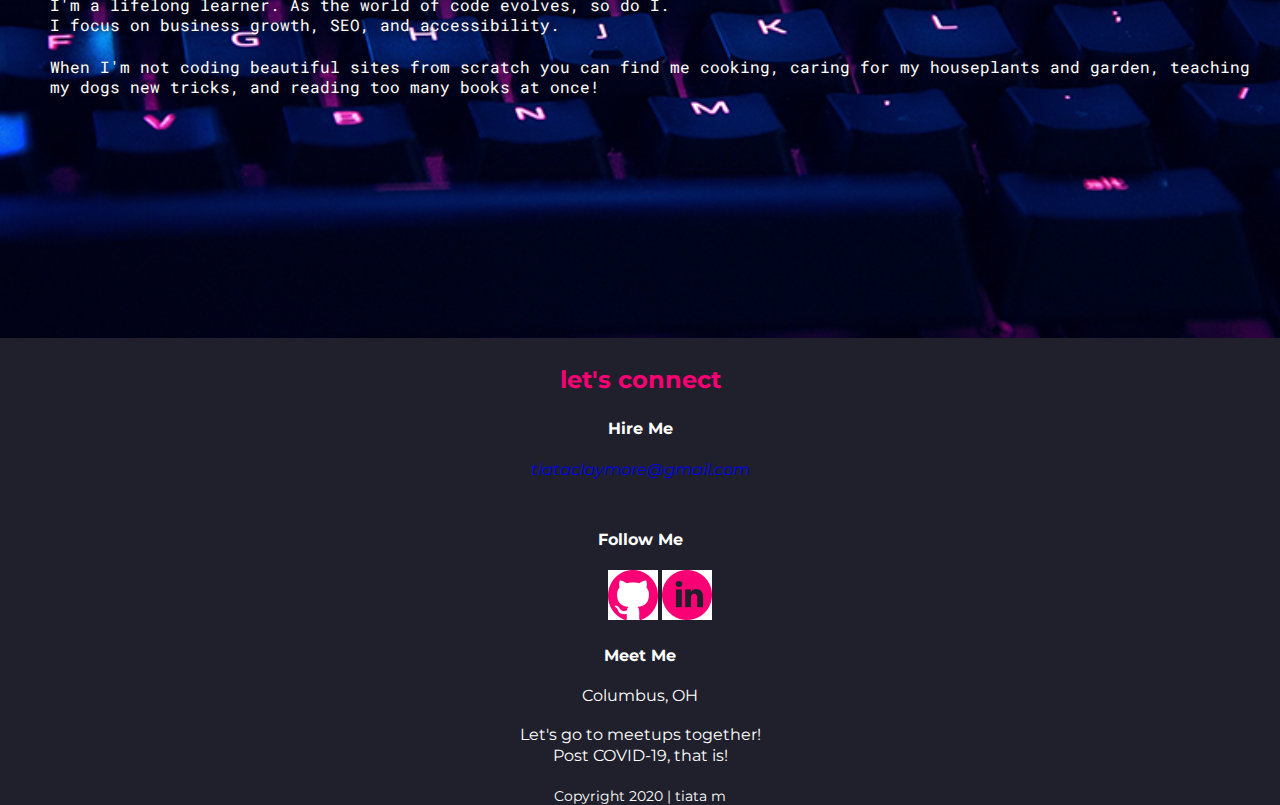
==== commit 97b057ac: "Added scrollbar and added projects page" ====
--- a/index.html
+++ b/index.html
@@ -14,6 +14,8 @@
     </head>
 
     <body>
+        <div id="progressbar"></div>
+        <div id="scrollPath"></div>
         <h1> &lt; tiata m | web developer /> </h1>
         <header>
             <div class=".content-wrapper">
@@ -82,15 +84,15 @@
                             </article>
 
                         </div>
-
+                </div>
             </section>
 
             <section class="about" id="about">
                 <div class=".content-wrapper">
+                    <h4>Hi, I'm Tiata <br>
+                        [tee-odd-uh]</h4>
                     <article>
                         <div>
-                            <h4>Hi, I'm Tiata <br>
-                                [tee-odd-uh]</h4>
                             <p class="shadow">
                                 I'm a web developer with a passion for design. <br> 
                                 I love clean, organized code used to create responsive UI.<br>
@@ -139,5 +141,13 @@
             </footer>
 
         </main>
+        <script type="text/javascript">
+            let progress = document.getElementById('progressbar');
+            let totalHeight = document.body.scrollHeight - window.innerHeight;
+            window.onscroll = function(){
+                let progressHeight = (window.pageYOffset / totalHeight) * 100;
+                progress.style.height = progressHeight + "%";
+            }
+        </script>
     </body>
 </html>
--- a/css/main.css
+++ b/css/main.css
@@ -39,7 +39,7 @@
 }
 
 address {
-    font-size: normal;
+    font-size: 1em;
 }
 
 .content-wrapper {
@@ -136,6 +136,64 @@
     text-align: center;
     font-size: 0.875em;
   }
+
+/*--- SCROLL BAR ---*/
+
+::-webkit-scrollbar {
+    width: 0;
+}
+
+#scrollPath {
+    position: fixed;
+    top: 0;
+    right: 0;
+    width: 10px;
+    height: 100%;
+    background: rgba(255,255,255,0.05);
+}
+
+#progressbar {
+    position: fixed;
+    top: 0;
+    right: 0;
+    width: 10px;
+    height: 100%;
+    background: linear-gradient(to top, #008aff,#00ffe7);
+    animation: animate 5s linear infinite;
+}
+
+@keyframes animate {
+    0%,100%
+    {
+        filter: hue-rotate(0deg);
+    }
+    50%
+    {
+        filter: hue-rotate(360deg);
+    }
+}
+
+#progressbar:before {
+    content: '';
+    position: absolute;
+    top: 0;
+    left: 0;
+    width: 100%;
+    height: 100%;
+    background: linear-gradient(to top, #008aff,#00ffe7);
+    filter: blur(30px);
+}
+
+#progressbar:after {
+    content: '';
+    position: absolute;
+    top: 0;
+    left: 0;
+    width: 100%;
+    height: 100%;
+    background: linear-gradient(to top, #008aff,#00ffe7);
+    filter: blur(30px);
+}
 
 /*--- HERO---*/
 
@@ -206,7 +264,7 @@
 }
 #about p{
     font-family: 'Roboto Mono', monospace;
-    margin-top: 100px;
+    margin-top: 50px;
     padding-left: 50px;
     padding-right: 15px;
 }
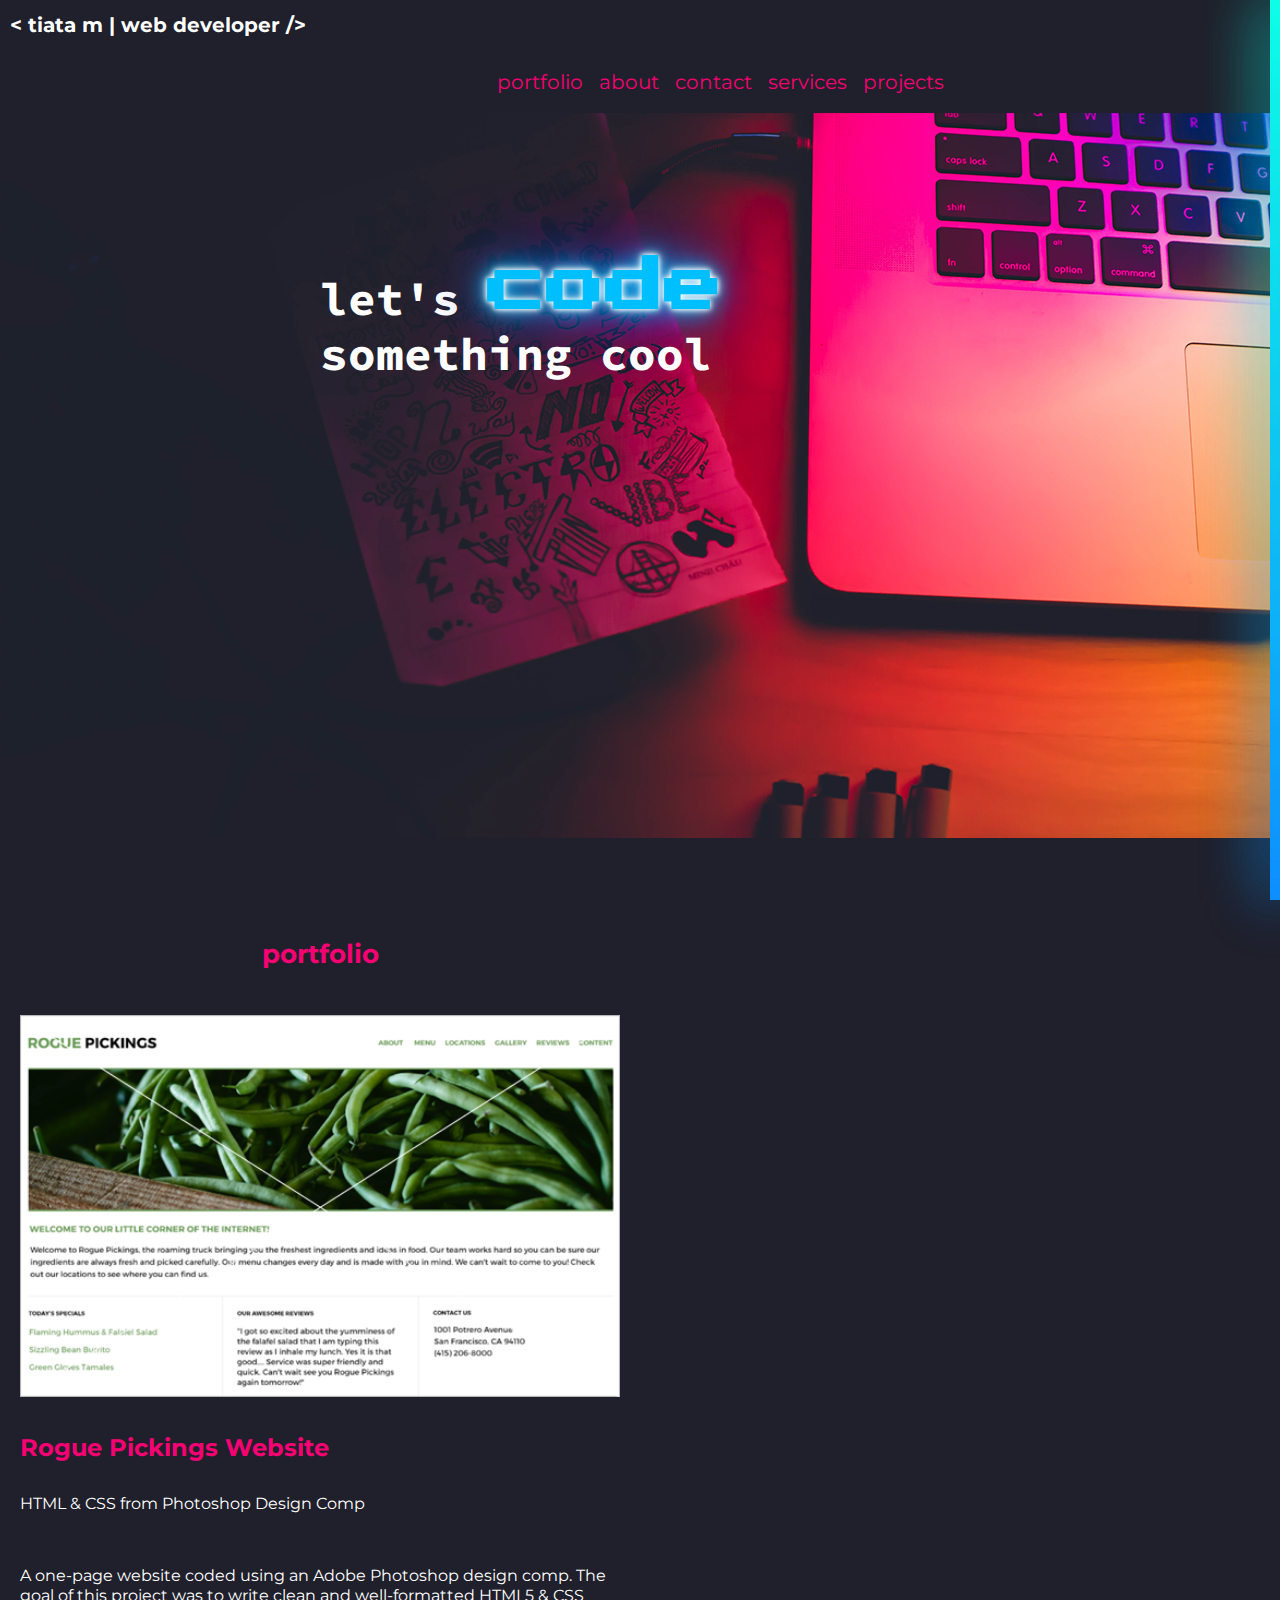
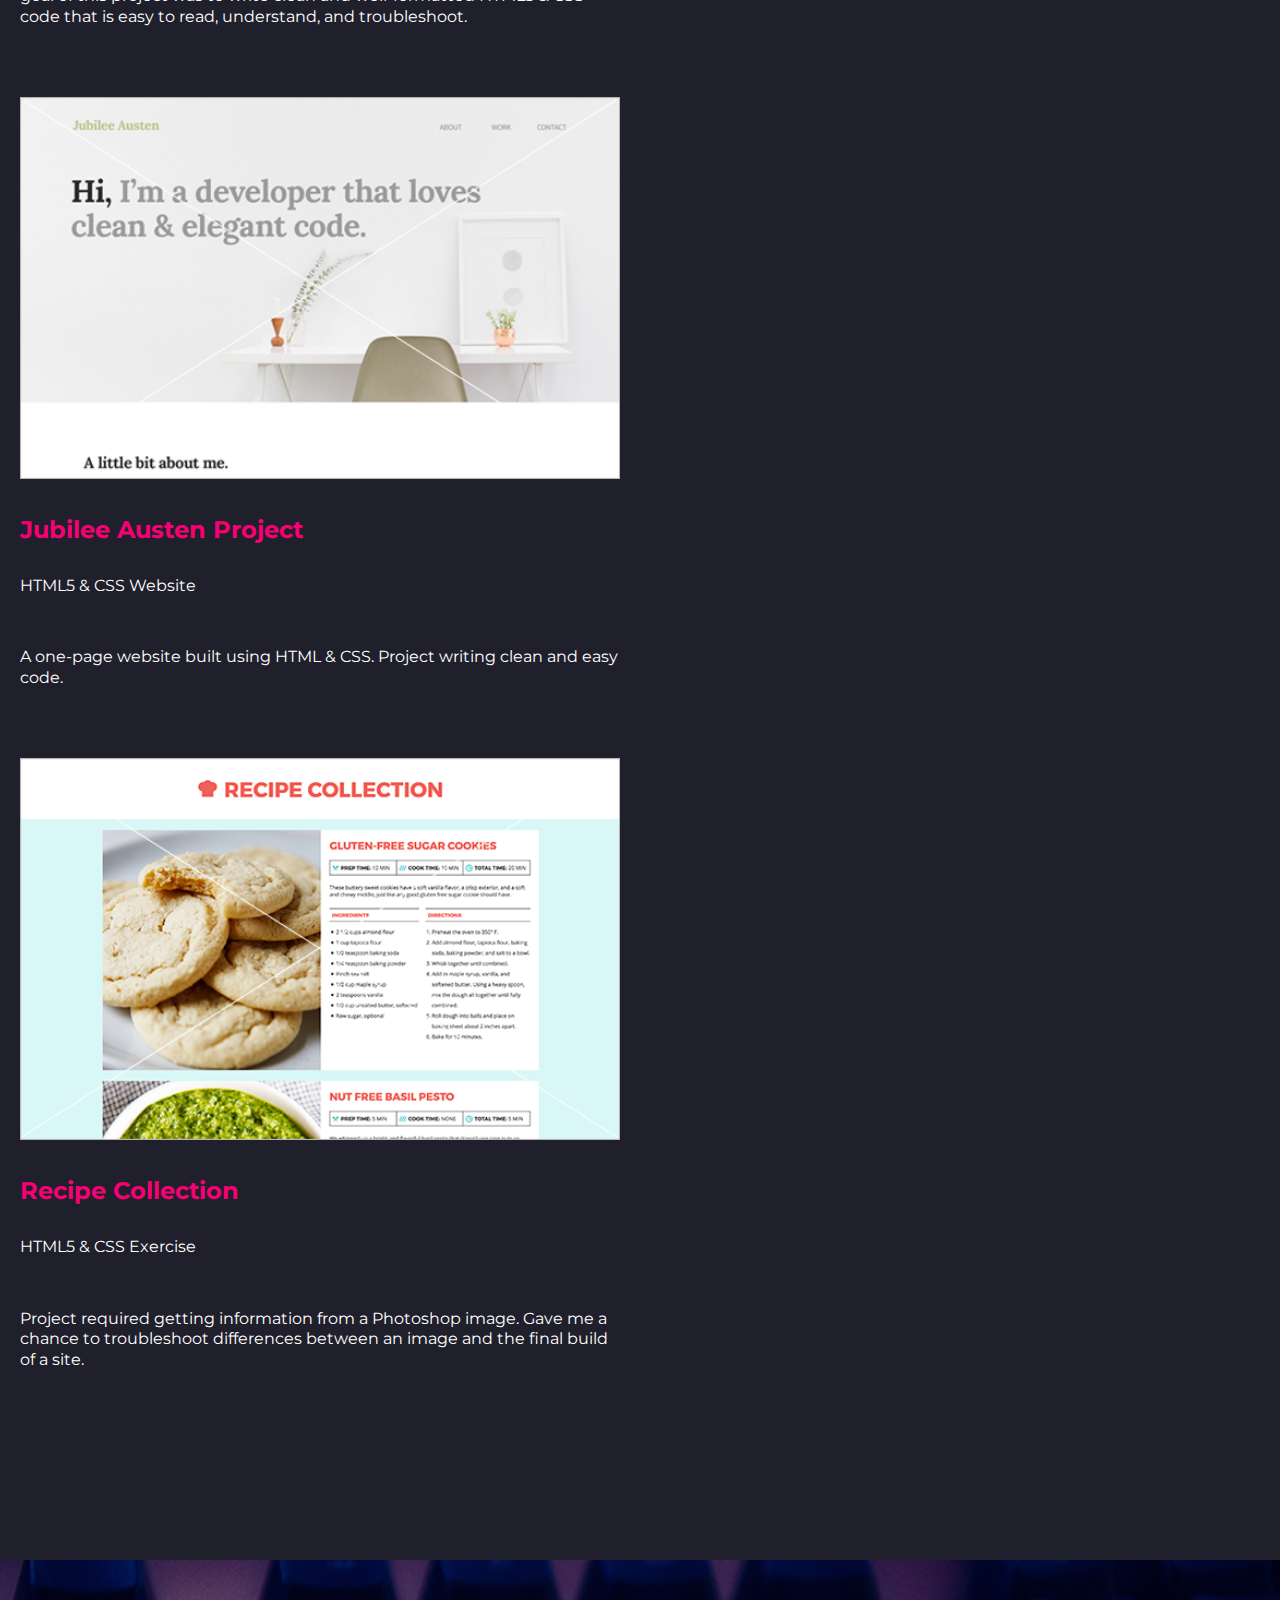
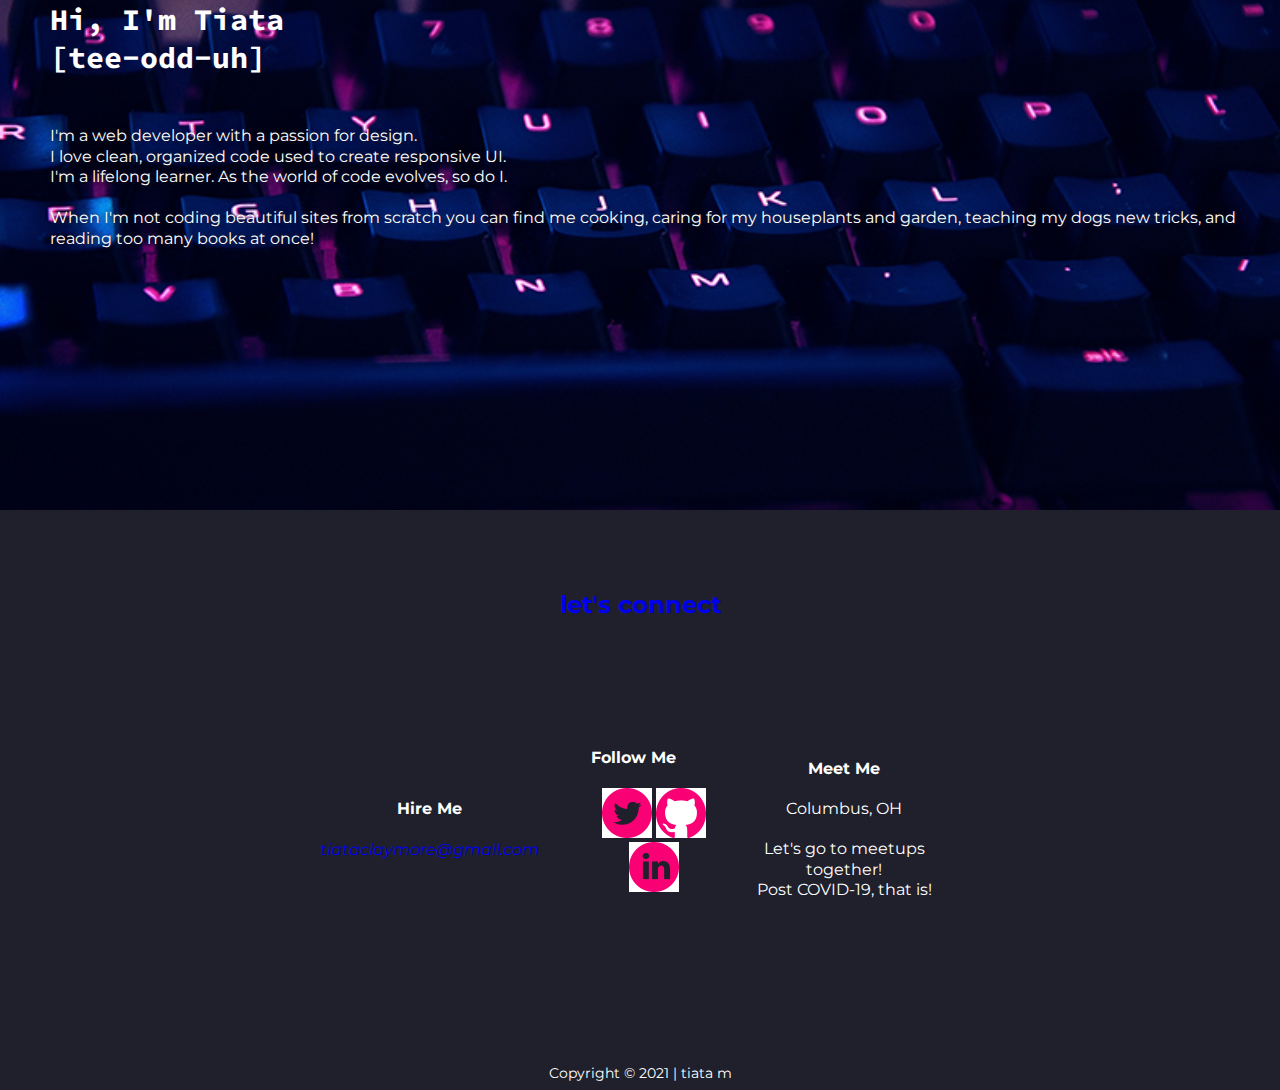
==== commit a8f01960: "Services and projects page update" ====
--- a/index.html
+++ b/index.html
@@ -45,7 +45,7 @@
 
             <section id="features" class="features">
                 <div class="content-wrapper">
-                    <h3>my portfolio</h3>
+                    <h3>portfolio</h3>
                         <div class="portfolio-items">
                              
                             <article>
@@ -97,7 +97,6 @@
                                 I'm a web developer with a passion for design. <br> 
                                 I love clean, organized code used to create responsive UI.<br>
                                 I'm a lifelong learner. As the world of code evolves, so do I. <br>
-                                I focus on business growth, SEO, and accessibility. <br>
                                 <br>
                                 When I'm not coding beautiful sites from scratch you can find me cooking, caring for my houseplants and garden, teaching my dogs new tricks, and reading too many books at once! <br> 
                             </p>
@@ -108,8 +107,8 @@
             </section>
             
             <footer id="contact">
+                <h3><a href="mailto:tiataclaymore@gmail.com">let's connect</a></h3>
                 <div class="content-wrapper">
-                    <h3>let's connect</h3>
                     <div class="contact">
                         <h4>Hire Me</h4>
                         <address>
@@ -120,9 +119,9 @@
                         <h4>Follow Me</h4>
                             <div class="social-icons">
                                 <ul>
-                                    <!-- <li><a href="www.twitter.com" target="_BLANK"><img src="img/Twitter.png" alt="twitter icon"></a></li> -->
+                                    <li><a href="www.twitter.com" target="_BLANK"><img src="img/Twitter.png" alt="twitter icon"></a></li>
                                     <li><a href="www.github.com/devtiata" target="_BLANK"><img src="img/github.png" alt="github icon"></a></li>
-                                    <li><a href="www.linkedin.com/in/devtiata.com" target="_BLANK"><img src="img/LinkedIn.png" alt="linkedin icon"></a></li>
+                                    <li><a href="www.linkedin.com/in/devtiata" target="_BLANK"><img src="img/LinkedIn.png" alt="linkedin icon"></a></li>
                                 </ul>
                             </div>
                     </div>
@@ -132,15 +131,14 @@
                         <p>Let's go to meetups together! <br> 
                             Post COVID-19, that is!</p>
                     </div>
+                </div>
 
-                    <div class="copyright">
-                        <p>Copyright 2020 | tiata m</p>
-                    </div>
-
+                <div class="copyright">
+                    <p>Copyright &copy; 2021  | tiata m</p>
                 </div>
             </footer>
+        </main>
 
-        </main>
         <script type="text/javascript">
             let progress = document.getElementById('progressbar');
             let totalHeight = document.body.scrollHeight - window.innerHeight;
--- a/css/main.css
+++ b/css/main.css
@@ -1,4 +1,4 @@
-/****** BASE STYLES ******/
+/*------------- BASE STYLES ------------*/
 
 html {
     font-size: 16px;
@@ -6,7 +6,7 @@
  
 body {
     font-family: 'Montserrat', sans serif; 
-    background-color: #1f202b; 
+    background-color: #1f202b;
     color: #ffffff;
     font-size: 1em;
     text-align: left;
@@ -40,6 +40,7 @@
 
 address {
     font-size: 1em;
+    color: #fff;
 }
 
 .content-wrapper {
@@ -47,35 +48,14 @@
     margin: 50px 0;
 }
 
-/****** GRID ******/
-
-/*.full-width {
-    width: 1200px;
-    margin: 0 auto;
-    overflow: auto;
-}*/
-
-/*- ".full-width" to ".content-wrapper" -*/
-
-.half-width {
-    width: 600px;
-    float: left;
-}
-
-/*.third-width {
-    width: 400px;
-    float: left;
-}*/
-
-/*--- BASE HEADER-FOOTER STYLES ---*/
-header,
-footer {
-    background-color: #1f202b;
-    display: flex;
-    justify-content: center;
-    align-items: center;
-    flex-flow: row wrap;
-}
+
+/*------------ BASE HEADER-FOOTER STYLES ----------*/
+header, footer {
+    display: flex;
+    justify-content: center;
+    align-items: center;
+}
+
 
 header .content-wrapper {
     display: flex;
@@ -85,7 +65,7 @@
     margin: 0;
 }
 
-/***** NAV STYLES *****/
+/*------------- NAV STYLES -----------*/
 
 header nav{
     display: flex;
@@ -124,20 +104,26 @@
   
 footer .content-wrapper{
     width: 55%;
-    margin: 50px 0;
+    margin-bottom: 100px;
   }
   
-footer .contact {
-    margin-bottom: 50px;
-  }
+footer #contact {
+    margin: 0;
+  }
+
+#contact h3 {
+    margin-top: 80px;
+}
 
 footer .copyright {
     margin-top: 20px;
+    margin-bottom: 8px;
     text-align: center;
     font-size: 0.875em;
   }
 
-/*--- SCROLL BAR ---*/
+
+/*---------- SCROLL BAR ------------*/
 
 ::-webkit-scrollbar {
     width: 0;
@@ -195,7 +181,7 @@
     filter: blur(30px);
 }
 
-/*--- HERO---*/
+/*---------------- HERO ---------------*/
 
 .hero-area {
     display: flex;
@@ -231,10 +217,13 @@
                 0 0 80px #00f;
 }
 
-/***** PORTFOLIO STYLES *****/
-
+/*--------------- PORTFOLIO STYLES --------------*/
+
+.features h3 {
+    font-size: 1.6em;
+}
 .portfolio-items {
-    margin-left: 50px;
+    margin:0;
     padding: 20px;
 }
 
@@ -246,7 +235,12 @@
     margin-bottom: 70px;
 }
 
-/***** ABOUT STYLES *****/
+.portfolio-description h4 {
+    color: #f70074;
+    font-size: 1.5em;
+}
+
+/*----------- ABOUT STYLES ----------*/
 
 #about {
     background-image: url('../img/mysitekeyboard-background2.png');
@@ -263,7 +257,7 @@
     padding-left: 50px;
 }
 #about p{
-    font-family: 'Roboto Mono', monospace;
+    font-family: 'Montserrat', sans serif;
     margin-top: 50px;
     padding-left: 50px;
     padding-right: 15px;
@@ -274,37 +268,33 @@
     text-shadow: 0 0 5px #1f202b;
 }
 
-/***** CONTACT STYLES *****/
-
-#contact{
+/*----------- CONTACT STYLES -----------*/
+
+#contact .content-wrapper{
     height: 250px;
-    background: #1f202b;
-    margin-top: 110px;
-    text-align: center;
-    display: flex;
-    justify-content: center;
-    align-items: center;
-}
-
-#contact h3{
-    text-align: center;
-}
+    margin-top: 50px;
+    justify-content: space-between;
+    align-items: center;
+}
+
+#contact h3 {
+    text-align: center;
+}
+
+.social h4 {
+    text-align: center;
+}
+
 #contact ul {
     list-style: none;
 }
 
 #contact ul li {
      display: inline-flex;
-     justify-content: center;
-     align-items: center;
-
-}
-
-#contact h5 {
-    text-align: center;
-}
-
-/*--- SERVICES PAGE STYLES ---*/
+    
+}
+
+/*============ SERVICES PAGE STYLES ==============*/
 
 #services h2 span {
     font-size: 1em;
@@ -321,6 +311,15 @@
     text-align: center;
     padding: 10px 40px 10px 40px;
 }
+
+.services h2 {
+    color: #f70074;
+}
+
+.services h3{
+    color:#fff;
+}
+
 .services .service-packages h3 {
     font-size: 1.75em;
 }
@@ -329,8 +328,7 @@
     justify-content: center;
     align-items: center;
     flex-flow: column;
-    margin-bottom: 25px;
-    padding:0 10px 0 50px;
+    padding: 10px 40px 10px 40px;
 }
 
 .service-packages article h4 {
@@ -344,6 +342,7 @@
 .package-details {
     text-align: center;
     font-size: 1em;
+    margin-top: 80px;
 }
 
 .package-details h3 {
@@ -355,35 +354,50 @@
     justify-content: center;
     align-items: center;
     flex-flow: column;
+    margin: 25px;
+    padding: 10px 40px 10px 40px;
 }
 
 .package-details-description article h4 {
-    font-size: 1.2em; 
-}
-
-/*--- TABLET STYLES ---*/
+    font-size: 1.2em;
+    color: #00ffe7; 
+}
+
+
+
+/*============== PROJECTS PAGE STYLES ============*/
+
+.projects {
+    text-align: center;
+    font-size: 2em;
+    padding: 50px 0 100px 0;
+}
+
+
+
+/*-========================= TABLET STYLES ======================*/
 @media only screen and (min-width: 768px) {
 
-/*--- GENERAL STYLES ---*/
-
-.content-wrapper {
+/*--------------- GENERAL STYLES ---------------*/
+
+    .content-wrapper {
     max-width: 640px;
     margin: 100px 0;
-}
-
-h2 {
+    }
+
+    h2 {
     font-size: 2.25em;
     line-height: 1.333;
-}
-
-h3 {
+    }
+
+    h3 {
     font-size: 1.5em;
     line-height: 1.25;
-}
-
-/*--- HEADER STYLES ---*/
-
-header {
+    }
+
+/*------------ HEADER STYLES ----------*/
+
+    header {
     justify-content: space-around;
   }
 
@@ -404,4 +418,91 @@
     text-decoration: none;
     margin: 3px;
   }
-}
+
+  footer {
+    justify-content: space-around;
+  }
+
+  footer .content-wrapper{
+    width: 100%;
+    justify-content: space-between;
+  }
+
+  footer nav ul {
+    display: flex;
+    justify-content: space-between;
+    align-items: right;
+    flex-direction: row;
+  }
+
+  #contact .content-wrapper{
+    height: 250px;
+    margin-top: 50px;
+    display: flex;
+    justify-content: space-between;
+    align-items: center;
+    flex-flow: row;
+    }
+
+    /*------- SERVICES ---------*/
+    .services .content-wrapper {
+        display: flex;
+        justify-content: space-between;
+        align-items: center;
+        width: 100%;
+    }
+    
+    .services h2,
+    .services h3 {
+        text-align: center;
+        padding: 10px 40px 10px 40px;
+    }
+    .services .service-packages h3 {
+        font-size: 1.75em;
+    }
+    .service-packages article {
+        display: flex;
+        justify-content: center;
+        align-items: center;
+        flex-flow: column;
+        margin-bottom: 25px;
+        padding: 10px 40px 10px 40px;
+    }
+    
+    .service-packages article h4 {
+        font-size: 1.3em;
+    }
+    
+    .service-packages article .package-description {
+        justify-content: center;
+    }
+    
+    .package-details {
+        text-align: center;
+        font-size: 1em;
+    }
+    
+    .package-details h3 {
+        font-size: 1.75em;
+    }
+    
+    .package-details-description article {
+        display: flex;
+        justify-content: center;
+        align-items: center;
+        flex-flow: column;
+        padding: 10px 40px 10px 40px;
+    }
+    
+    .package-details-description article h4 {
+        font-size: 1.2em; 
+    }
+}
+
+@media only screen and (min-width: 1200px) {
+
+    .content-wrapper {
+        max-width: 640px;
+        margin: 100px 0;
+    }
+}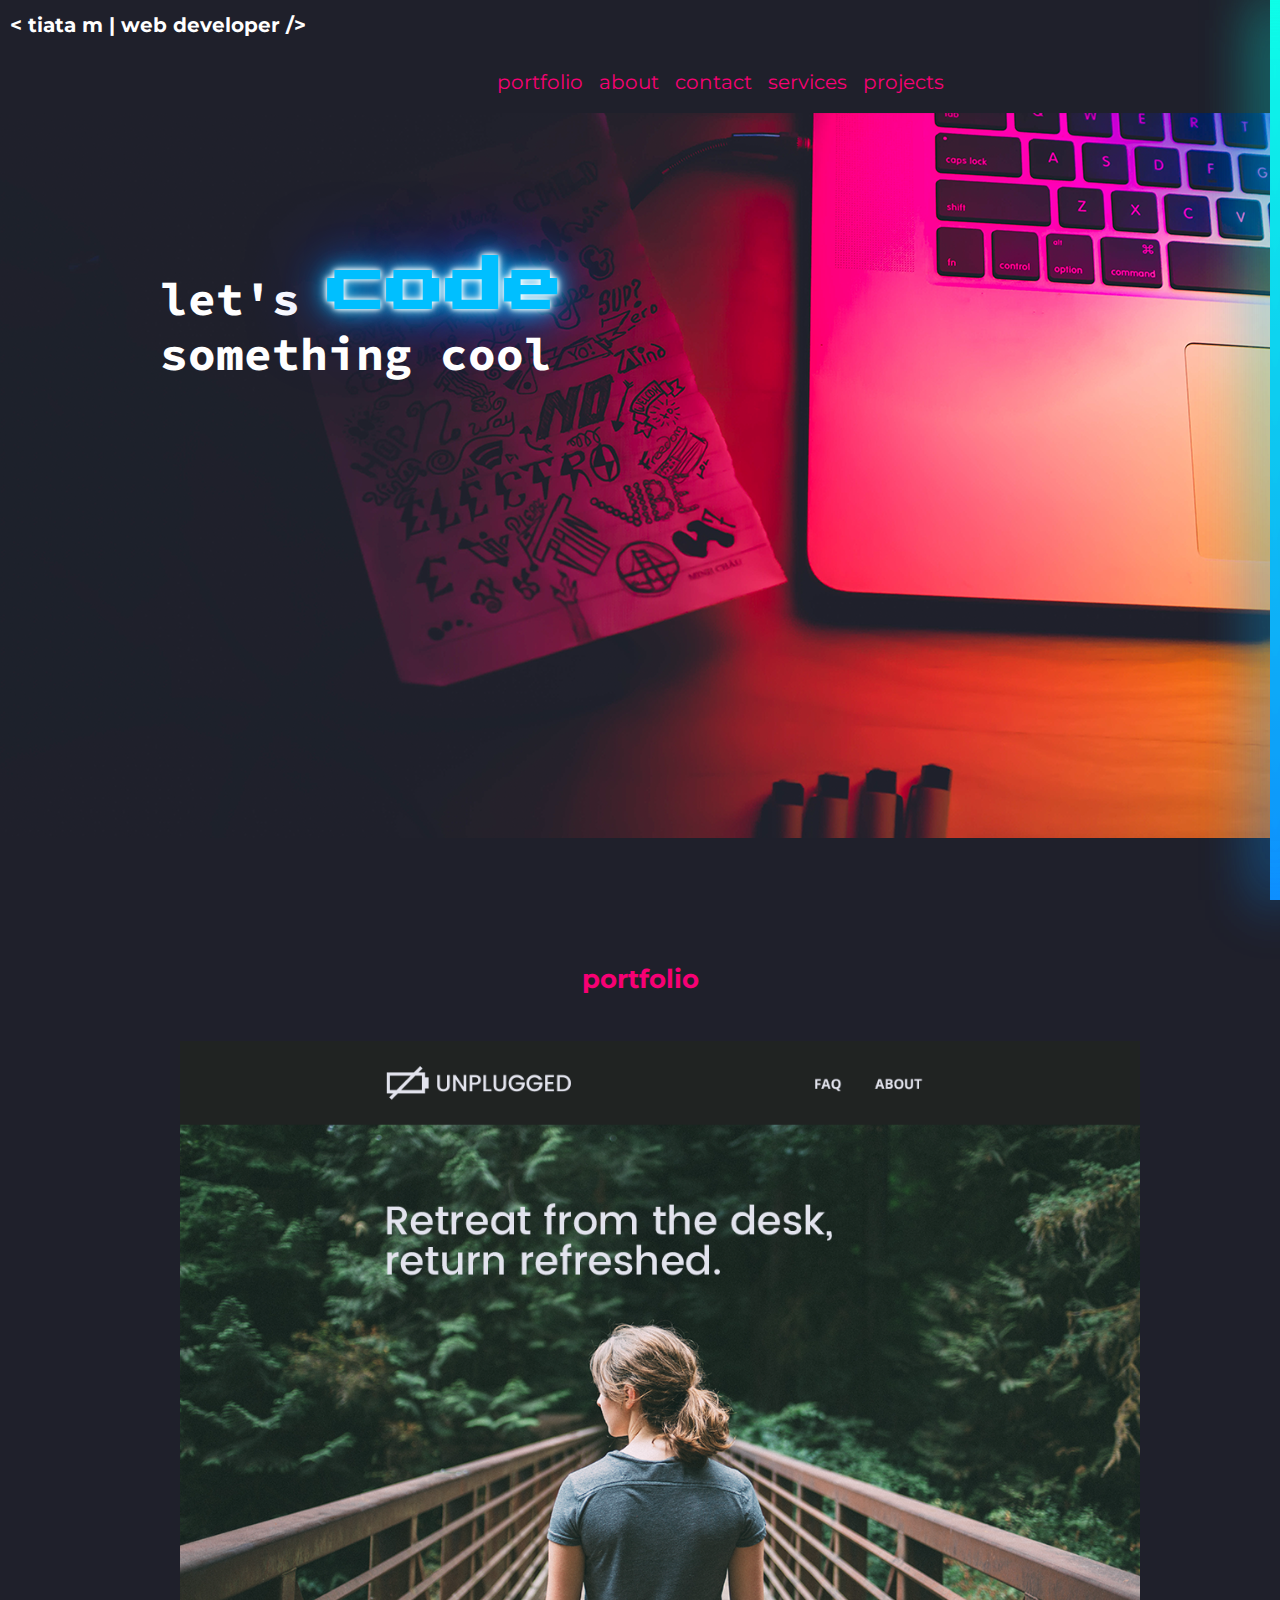
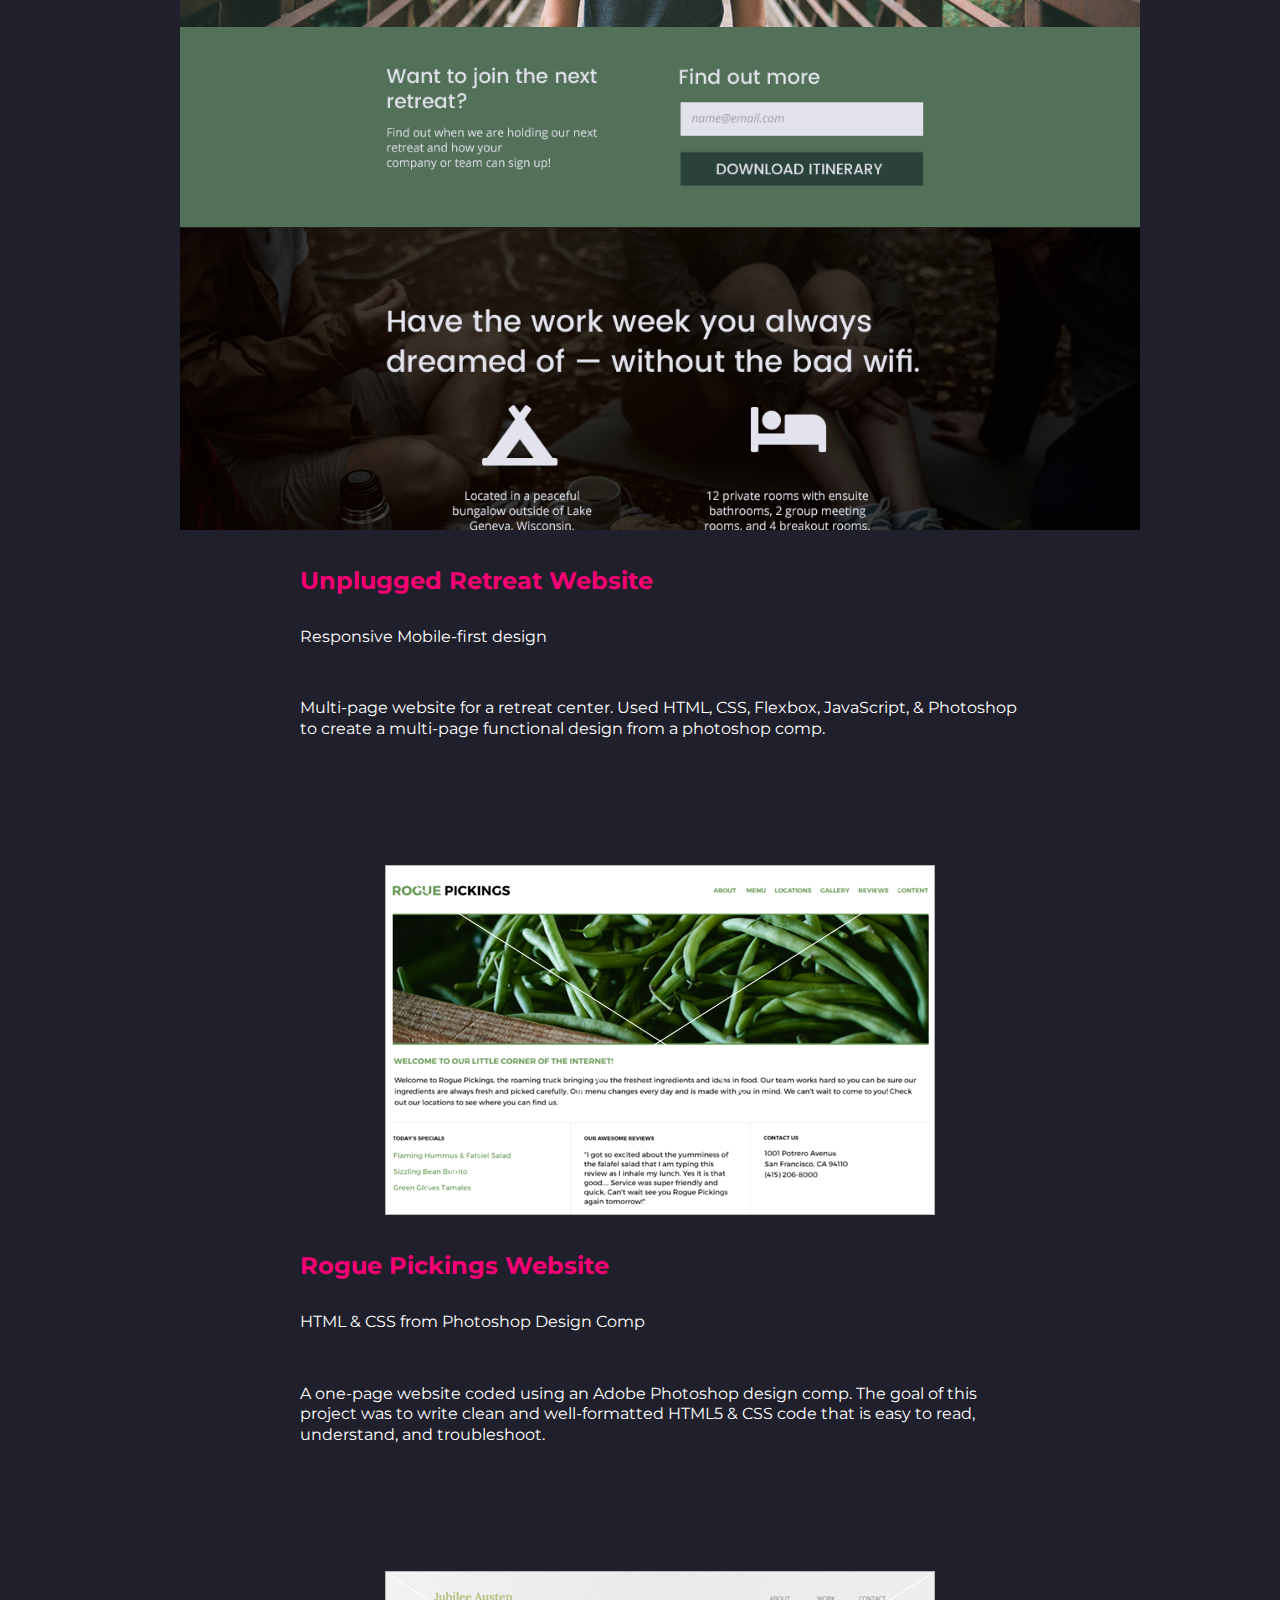
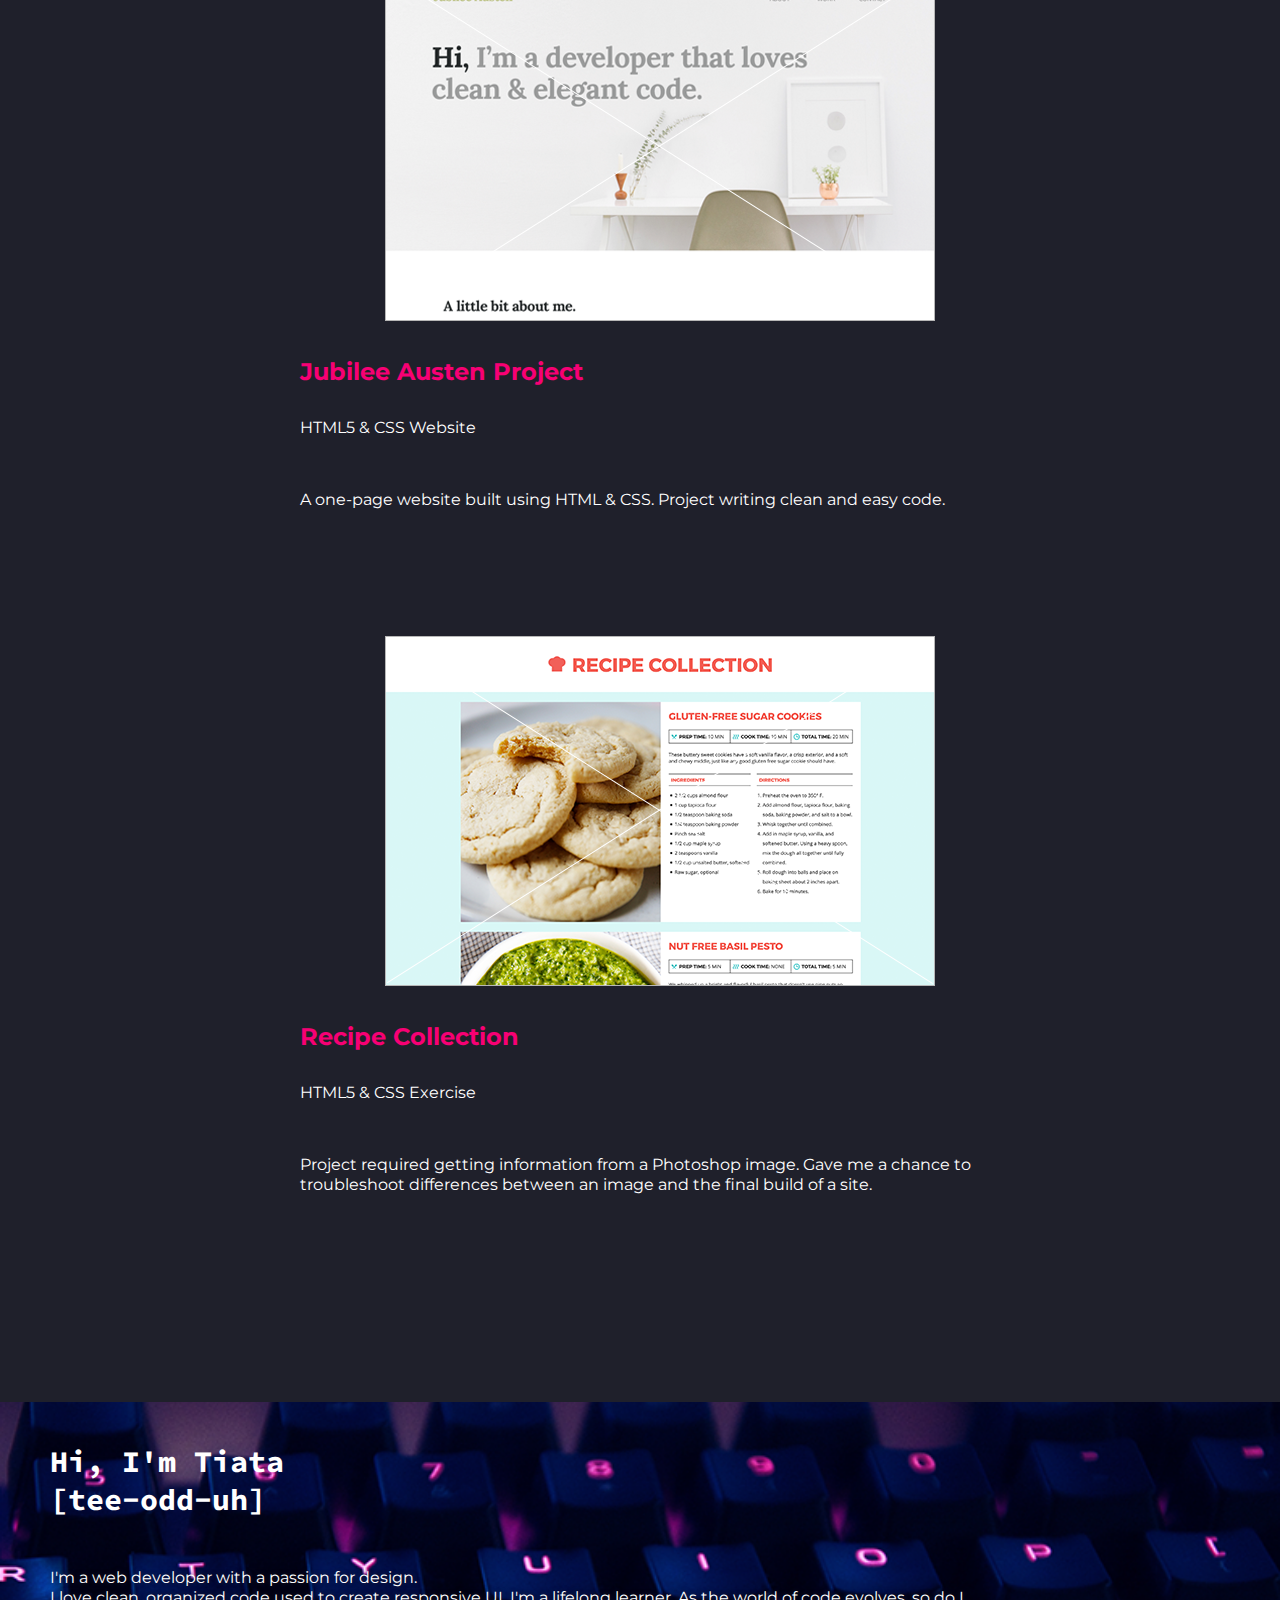
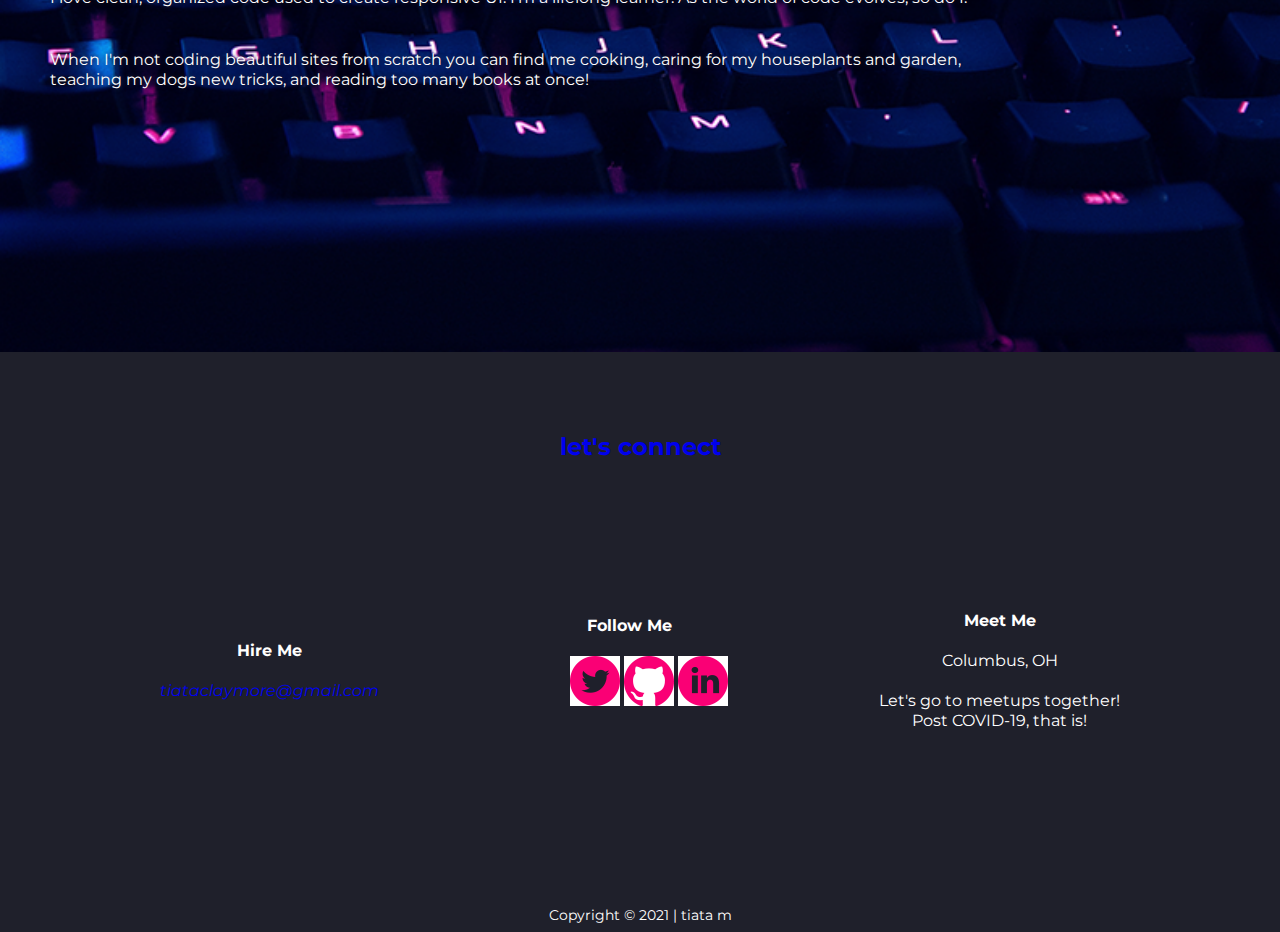
==== commit 266261d8: "Added unplugged to portfolio section" ====
--- a/index.html
+++ b/index.html
@@ -50,6 +50,18 @@
                              
                             <article>
                                 <div class="portfolio-thumbnail">
+                                    <a href="https://devtiata.github.io/unplugged-retreat/" target="_BLANK"><img src="img/unplugged-retreat.png" alt="unplugged retreat"></a>
+                                </div>
+
+                                <div class="portfolio-description">
+                                    <h4>Unplugged Retreat Website</h4>
+                                    <p>Responsive Mobile-first design</p> <br>
+                                    <p>Multi-page website for a retreat center. Used HTML, CSS, Flexbox, JavaScript, &amp; Photoshop to create a multi-page functional design from a photoshop comp.</p>
+                                </div>
+                            </article>
+                            
+                            <article>
+                                <div class="portfolio-thumbnail">
                                     <img src="img/rogue-pickings-thumbnail.png" alt="rogue pickings">
                                 </div>
 
@@ -95,8 +107,8 @@
                         <div>
                             <p class="shadow">
                                 I'm a web developer with a passion for design. <br> 
-                                I love clean, organized code used to create responsive UI.<br>
-                                I'm a lifelong learner. As the world of code evolves, so do I. <br>
+                                I love clean, organized code used to create responsive UI. I'm a lifelong learner. As the world of code evolves, so do I. <br>
+                                <br>
                                 <br>
                                 When I'm not coding beautiful sites from scratch you can find me cooking, caring for my houseplants and garden, teaching my dogs new tricks, and reading too many books at once! <br> 
                             </p>
--- a/css/main.css
+++ b/css/main.css
@@ -222,9 +222,14 @@
 .features h3 {
     font-size: 1.6em;
 }
-.portfolio-items {
-    margin:0;
+.portfolio-items article {
+    display: flex;
+    justify-content: center;
+    align-items: center;
+    flex-flow: column;
+    
     padding: 20px;
+    width: 100%;
 }
 
 .content-wrapper h3{
@@ -431,8 +436,12 @@
   footer nav ul {
     display: flex;
     justify-content: space-between;
-    align-items: right;
+    align-items: center;
     flex-direction: row;
+  }
+
+  #about article {
+      width: 80%;
   }
 
   #contact .content-wrapper{
@@ -441,8 +450,33 @@
     display: flex;
     justify-content: space-between;
     align-items: center;
-    flex-flow: row;
-    }
+    width: 90%;
+    }
+
+    #features {
+        display: flex;
+        justify-content: center;
+        align-items: center;
+    }
+
+    #features .portfolio-description {
+        width: 75%;
+    }
+
+   /*.portfolio-items article{
+        text-align: center;
+        display: flex;
+        justify-content: center;
+        align-items: center;
+        flex-flow: row wrap;
+        padding: 20px 100px 20px 100px;
+        margin: 0;
+        width: 100%;
+    }
+
+    .portfolio-items {
+        text-align: center;
+    }*/
 
     /*------- SERVICES ---------*/
     .services .content-wrapper {
@@ -502,7 +536,21 @@
 @media only screen and (min-width: 1200px) {
 
     .content-wrapper {
-        max-width: 640px;
+        max-width: 960px;
         margin: 100px 0;
     }
+
+    /*.portfolio-items {
+        text-align: center;
+    }
+
+    .features .portfolio-items article{
+        text-align: center;
+        display: flex;
+        justify-content: center;
+        align-items: center;
+        flex-flow: column;
+        margin: 0;
+        width: 100%;
+    }*/
 }